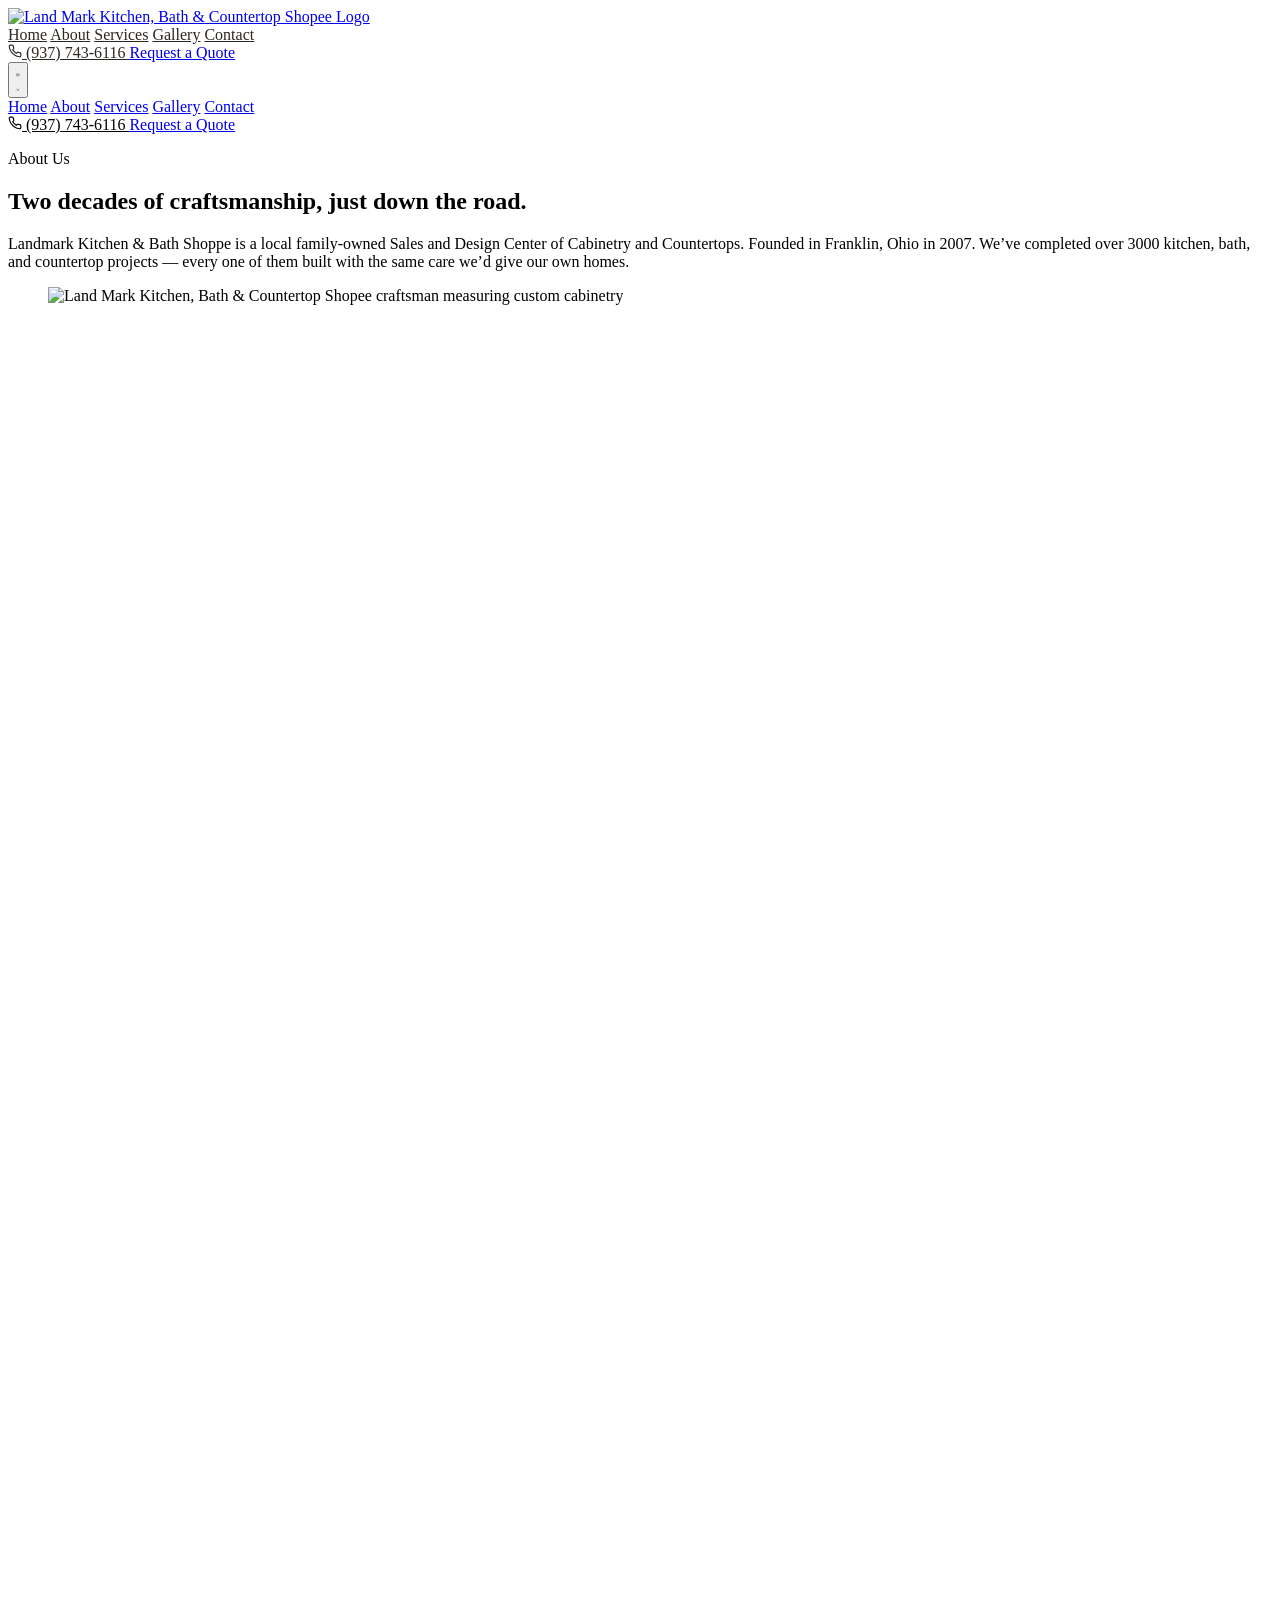
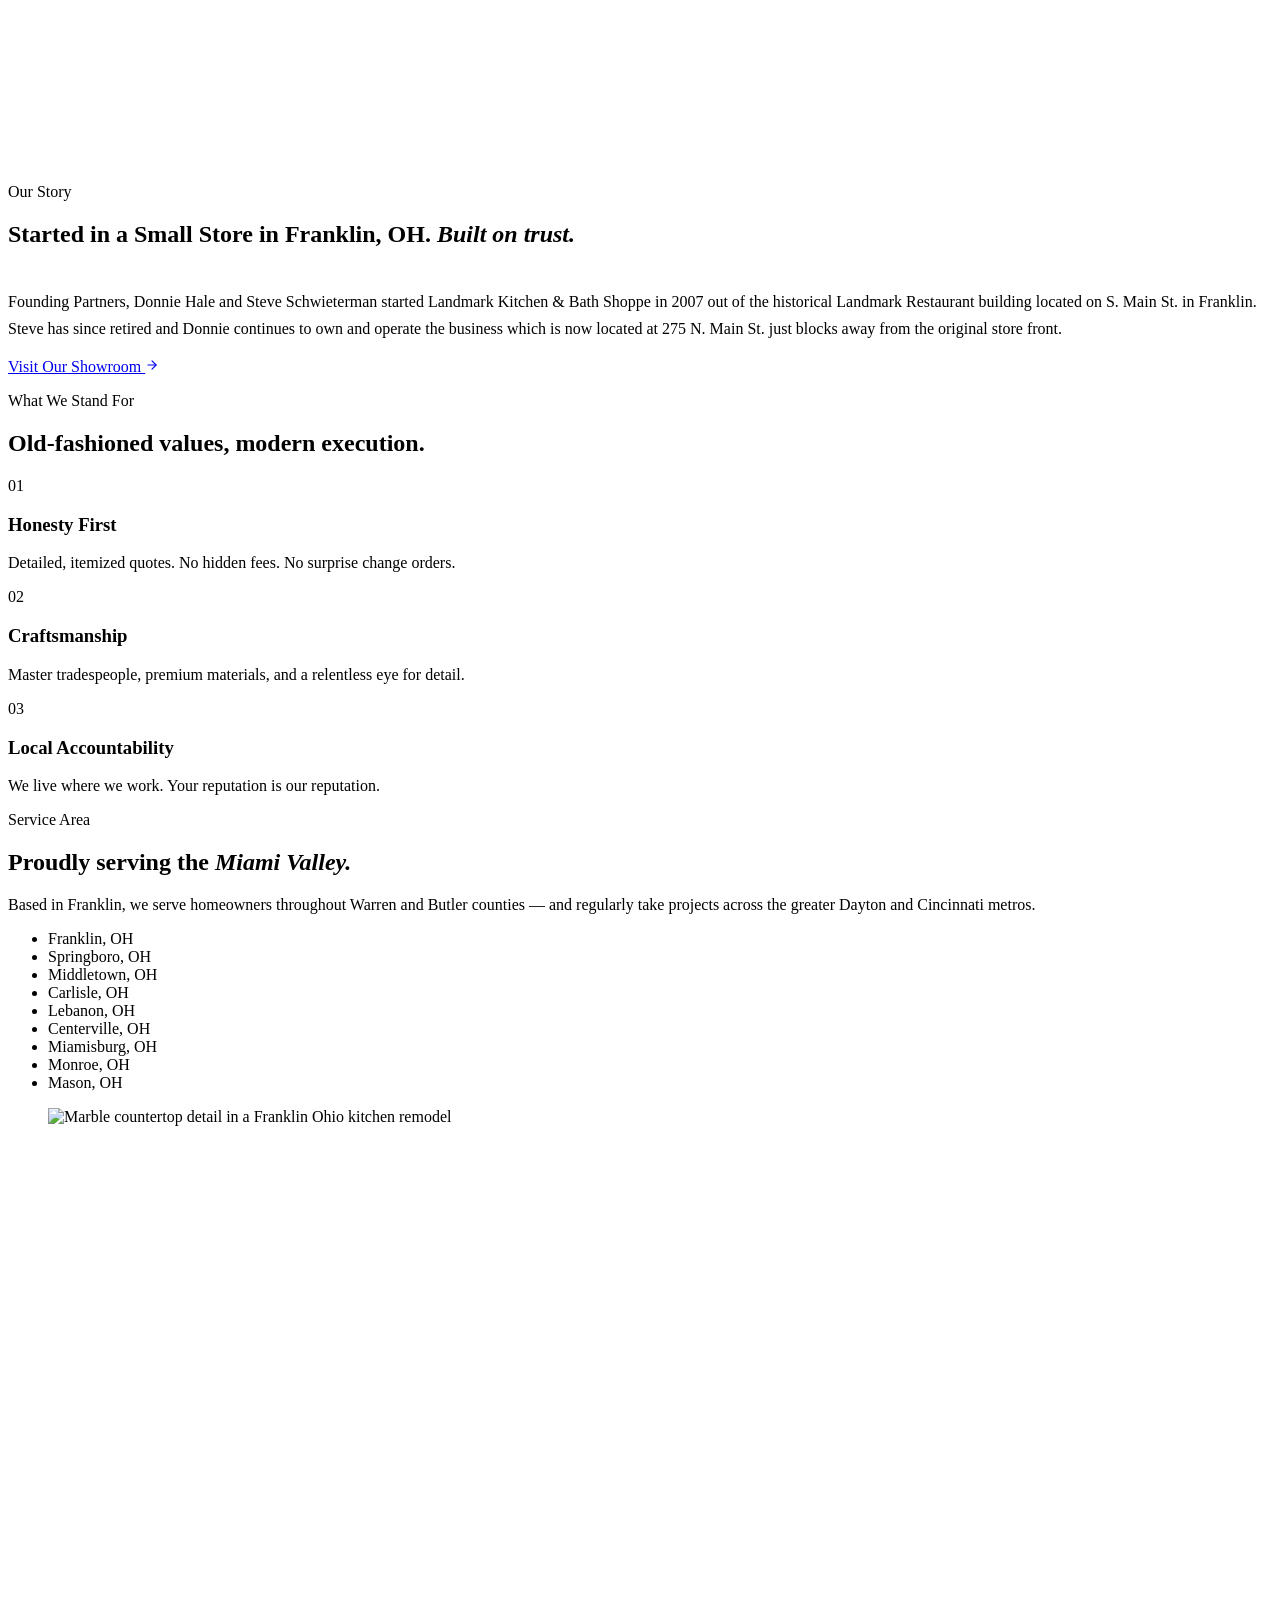
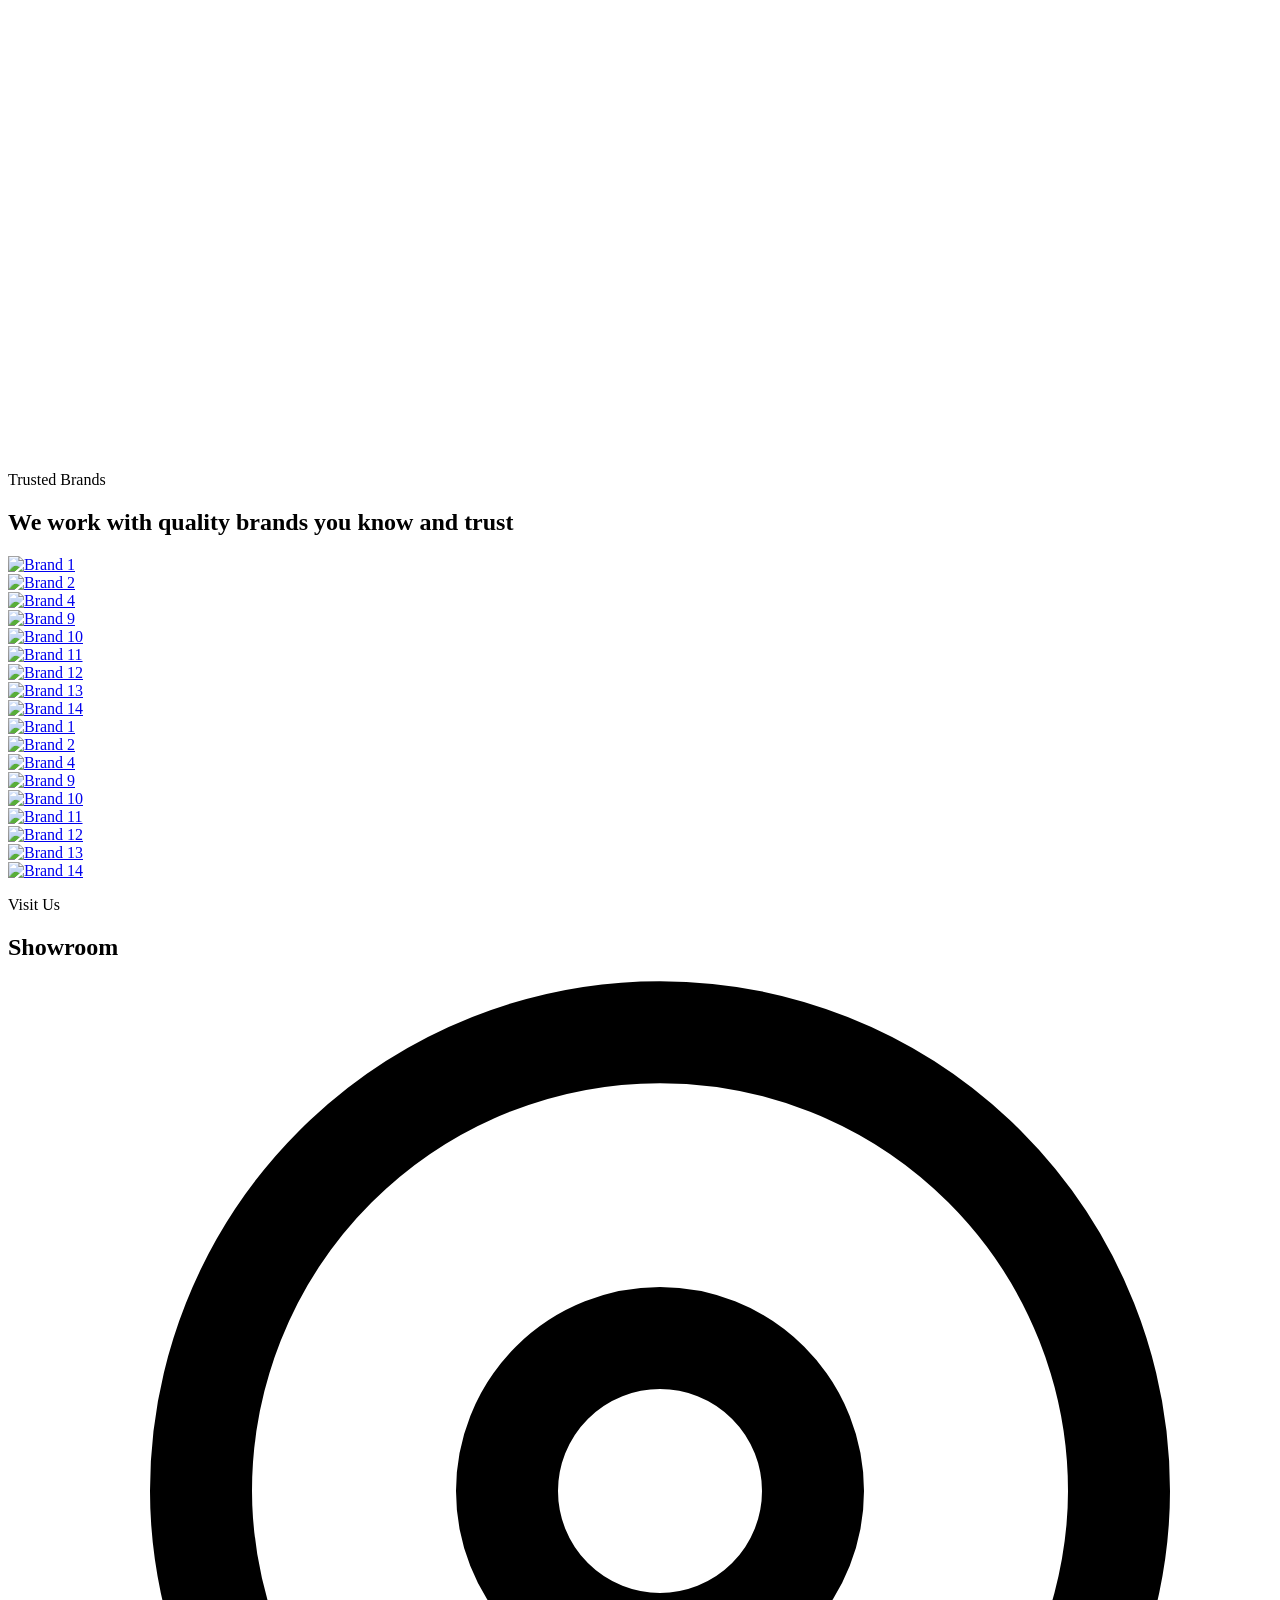
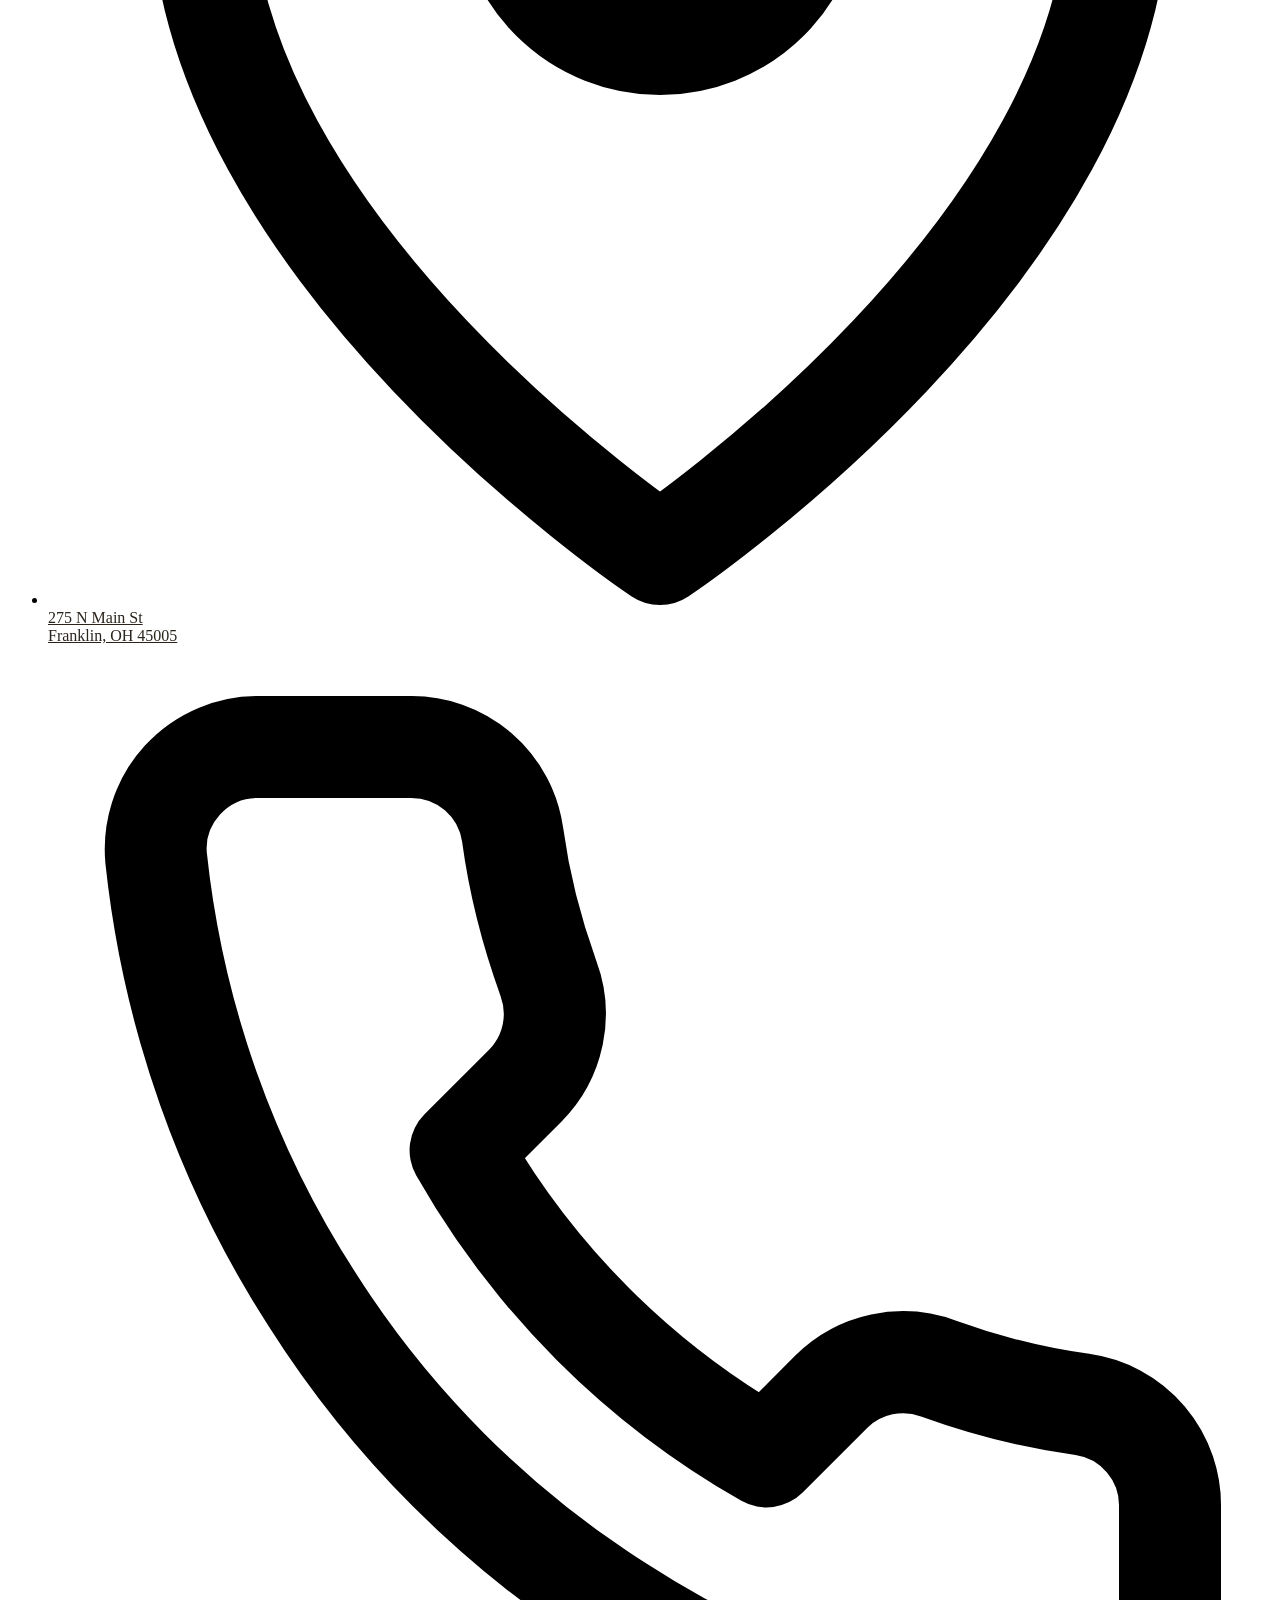
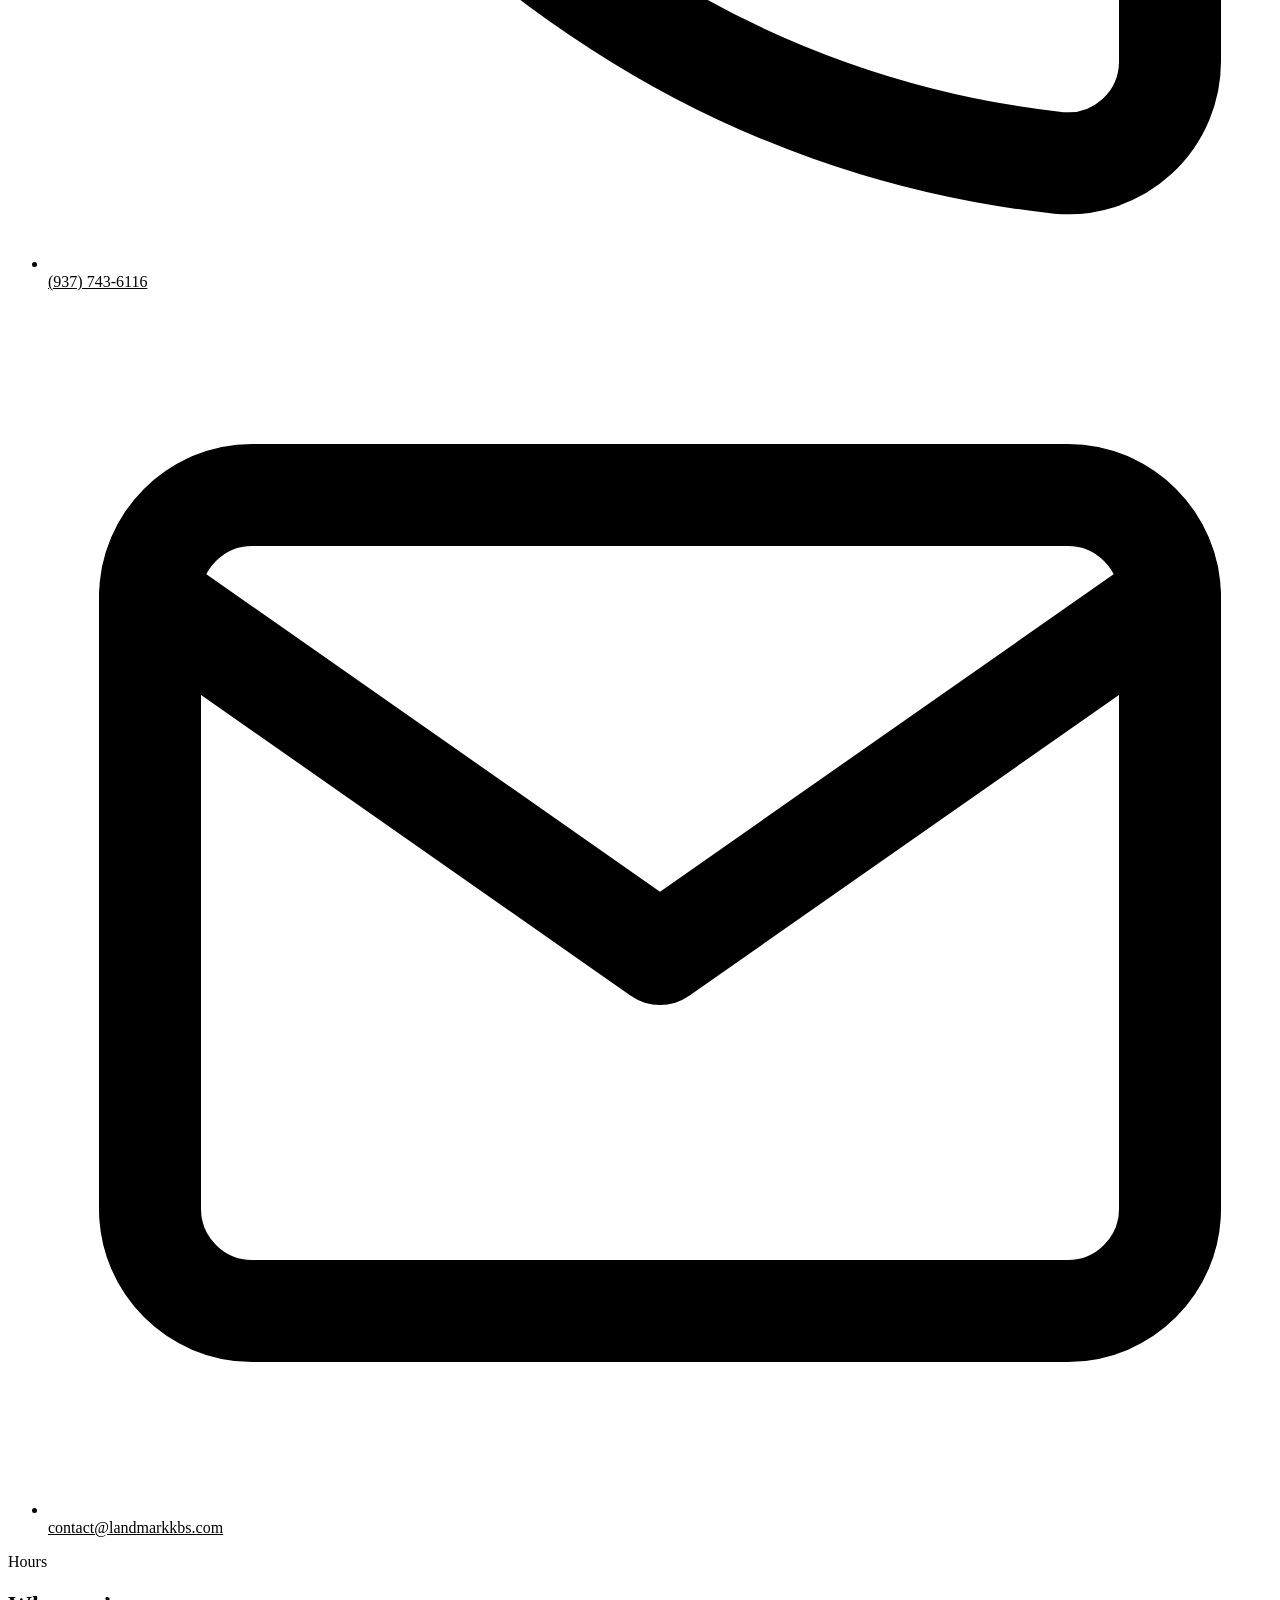
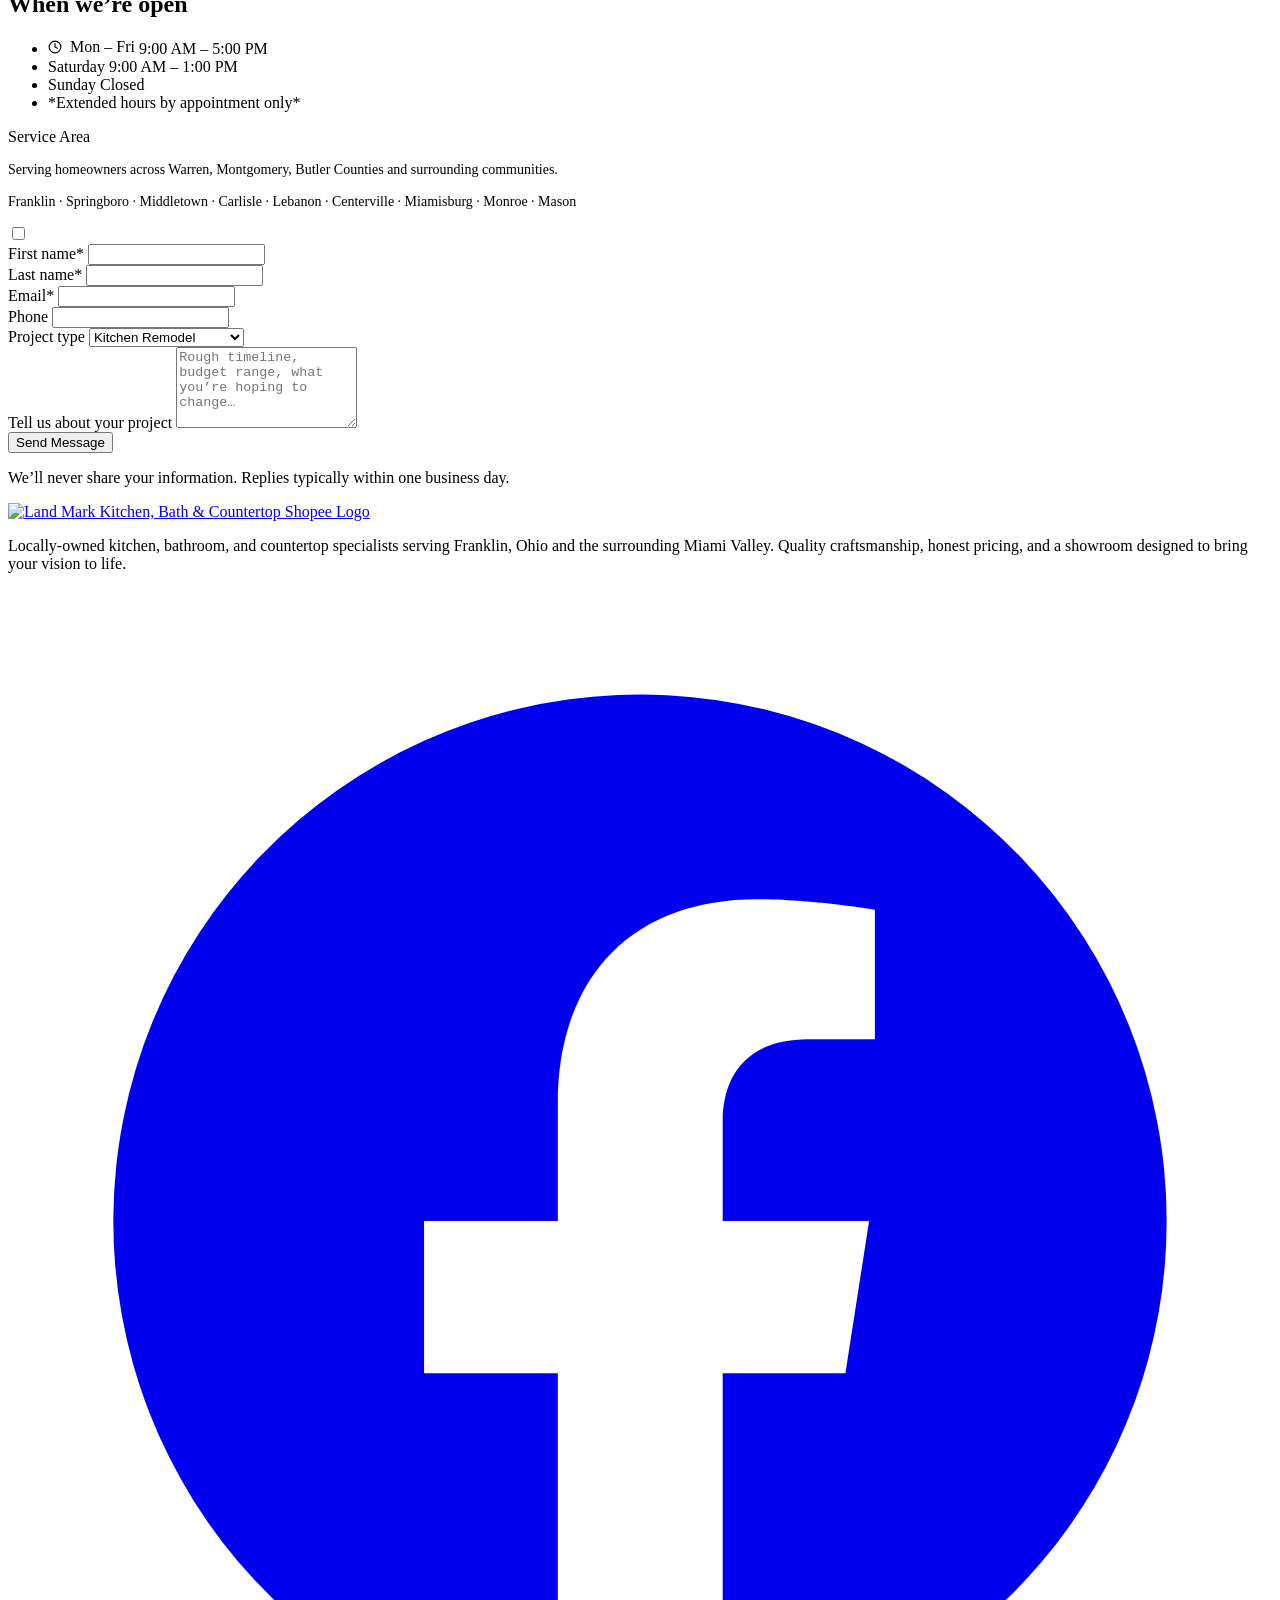
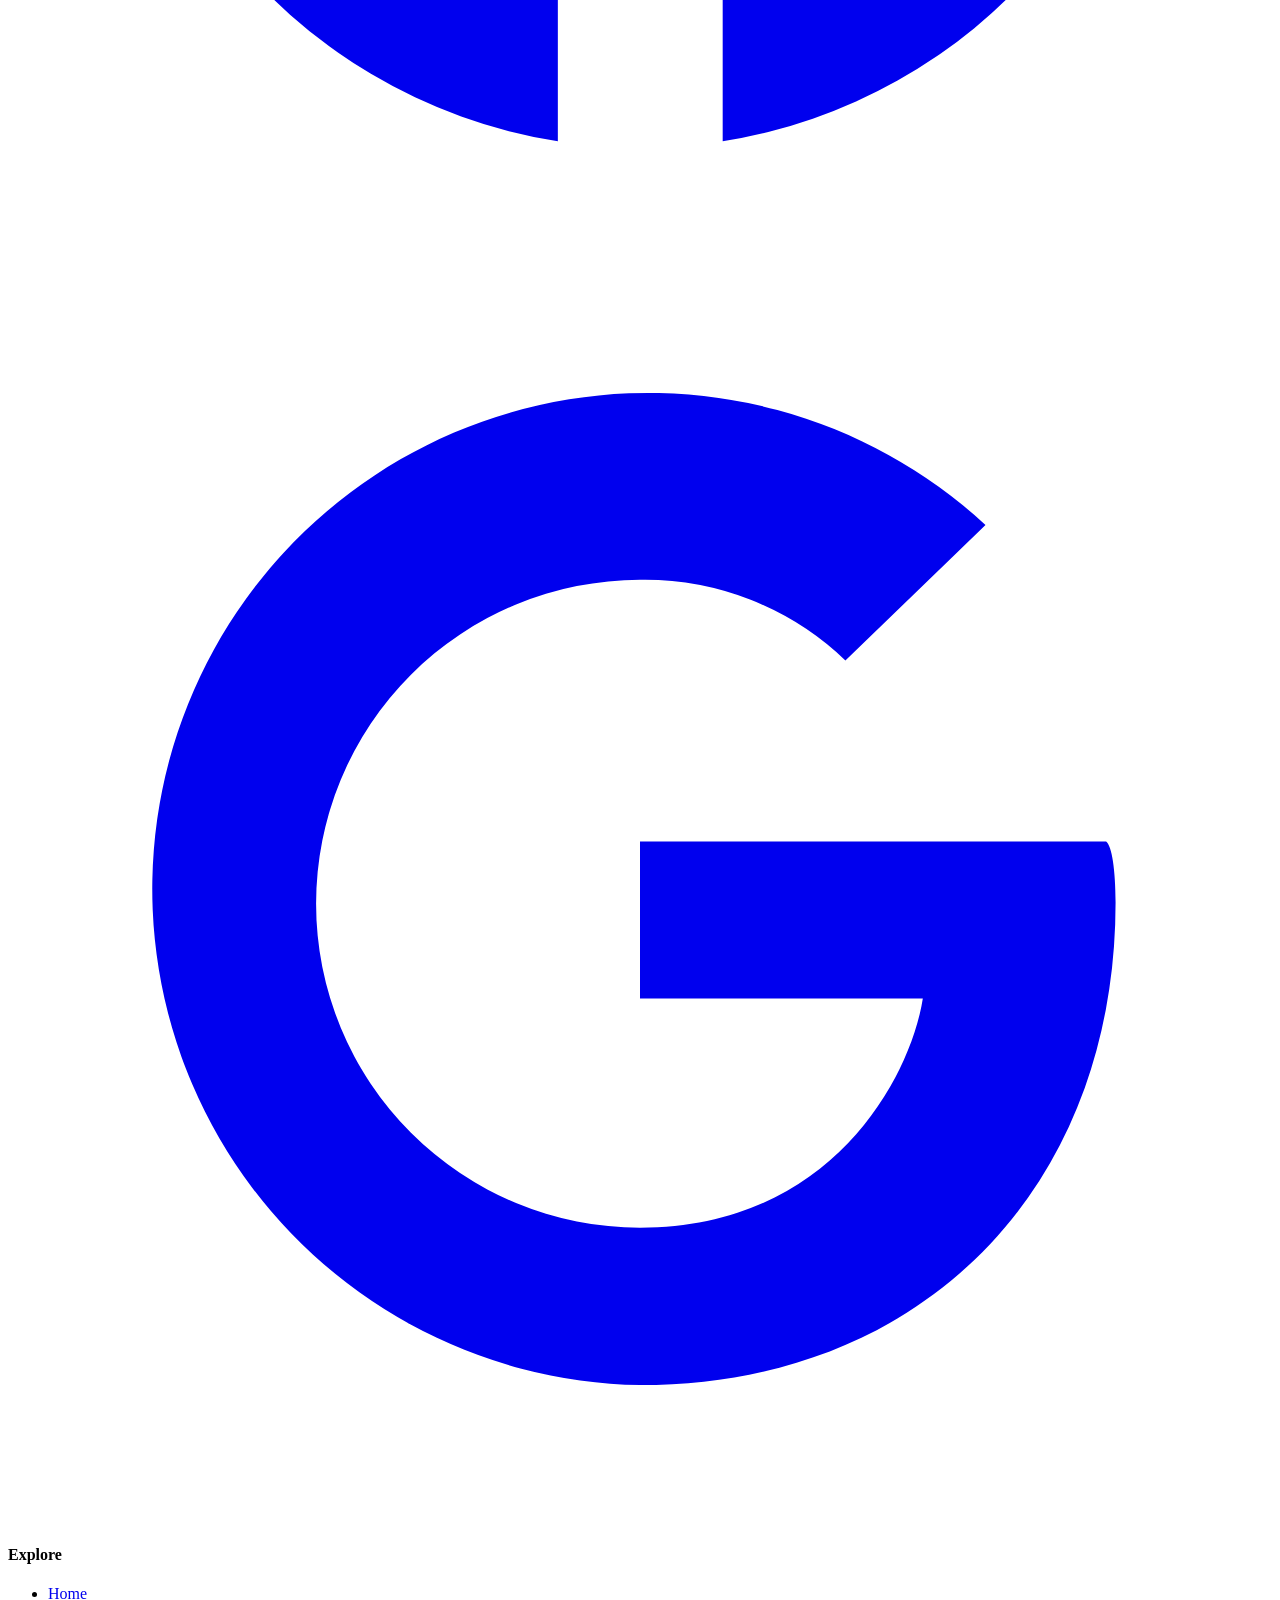
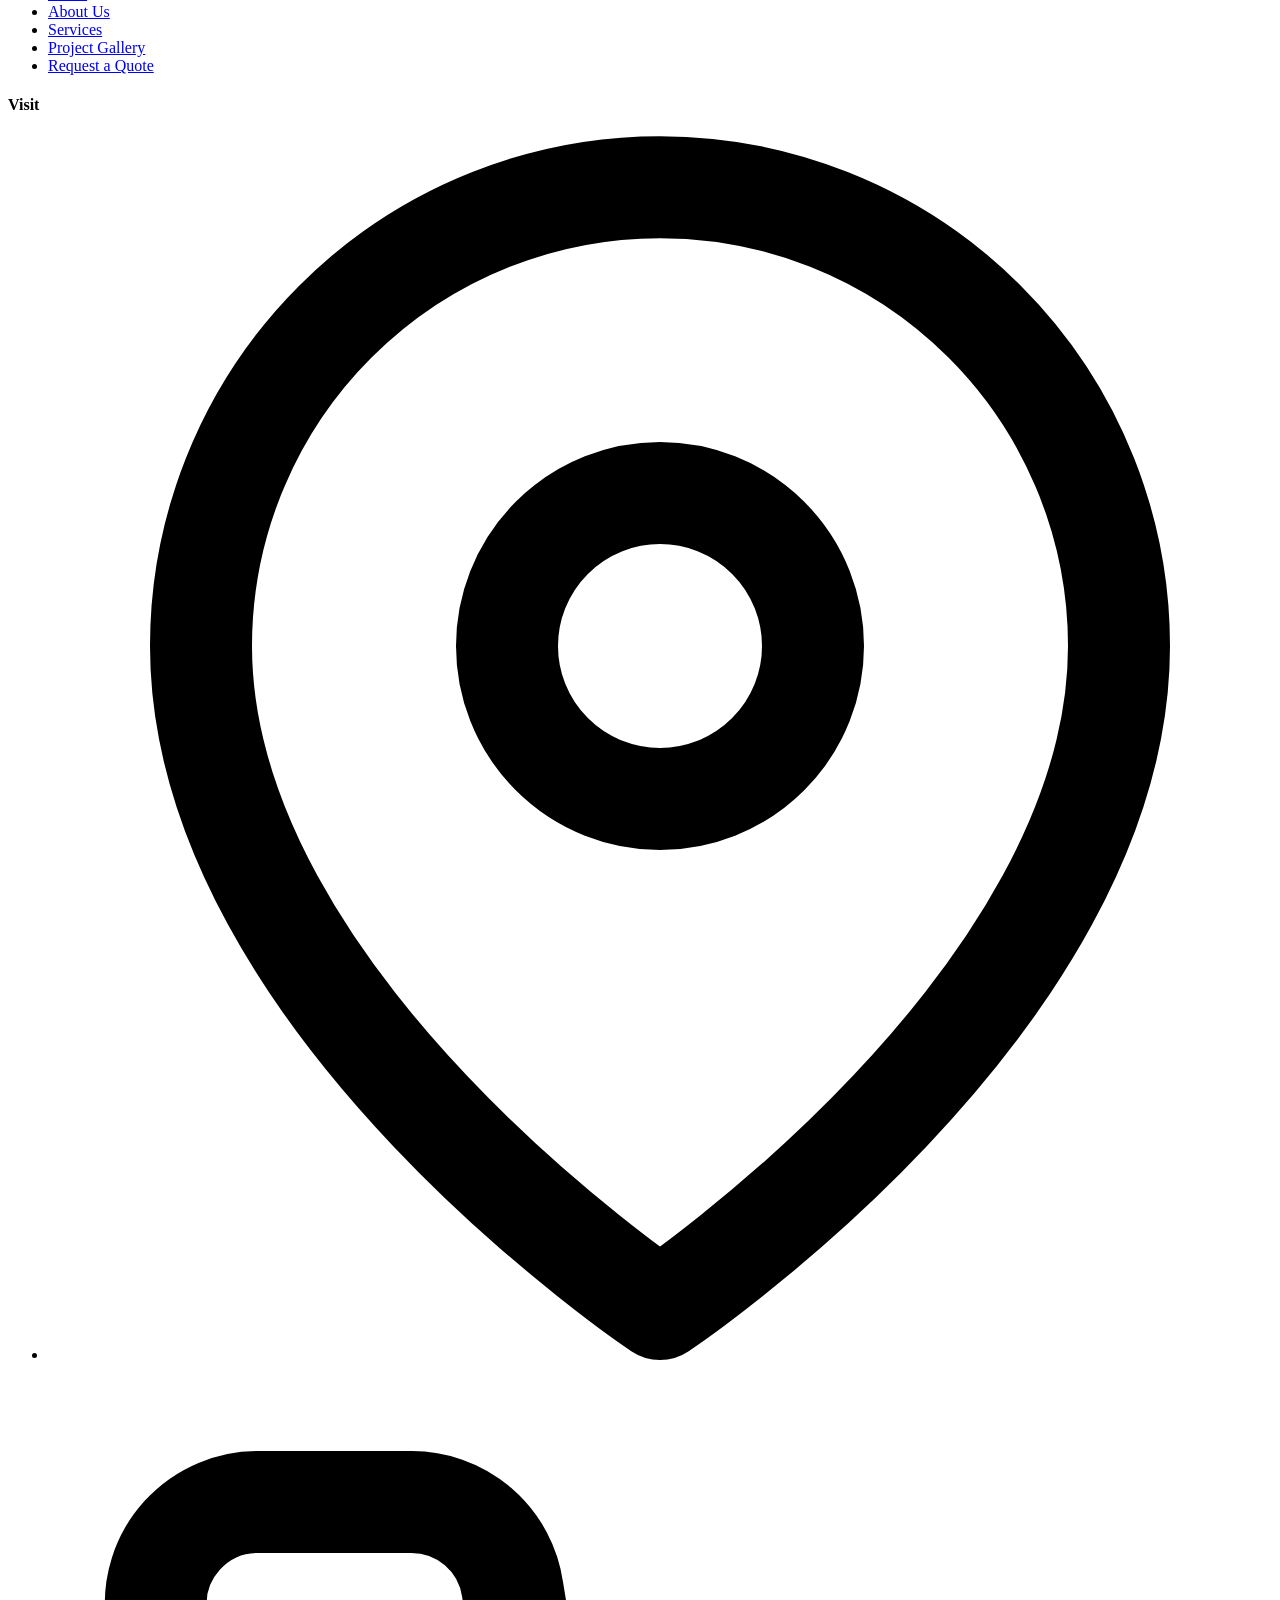
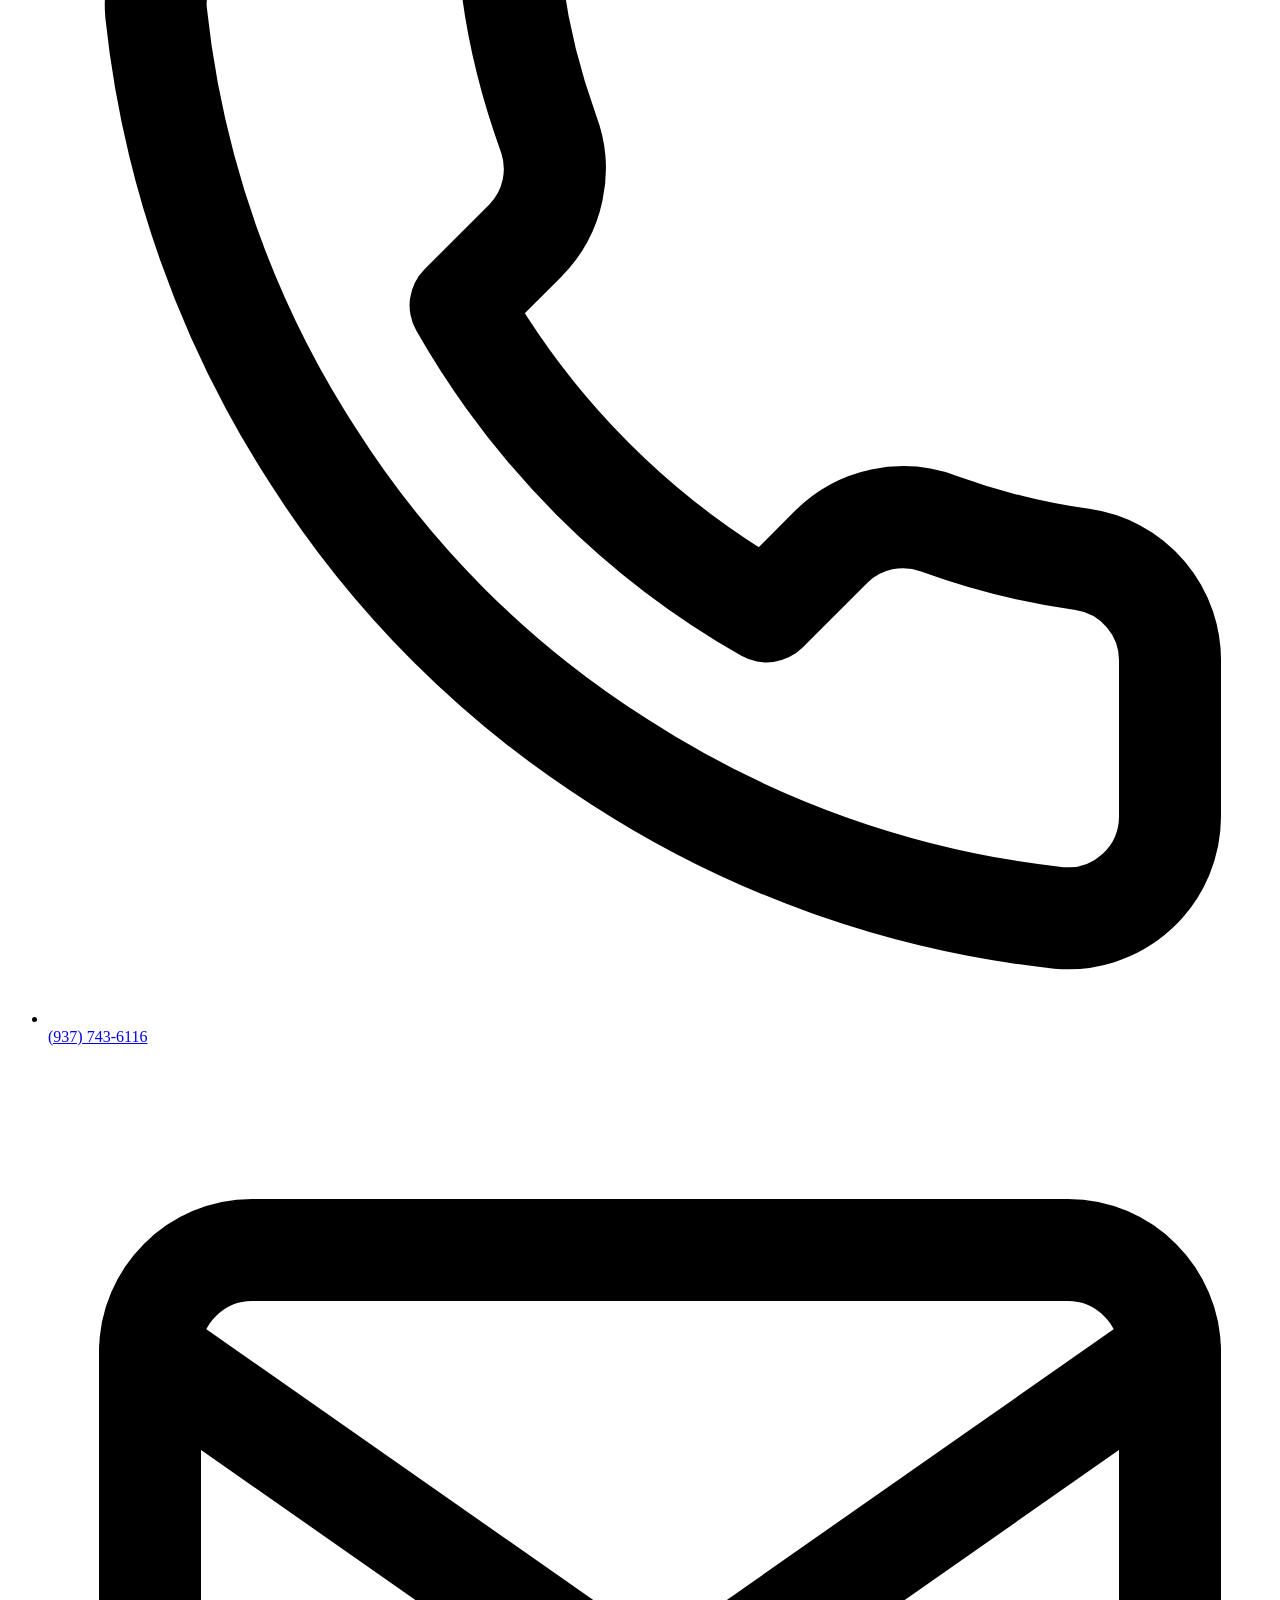
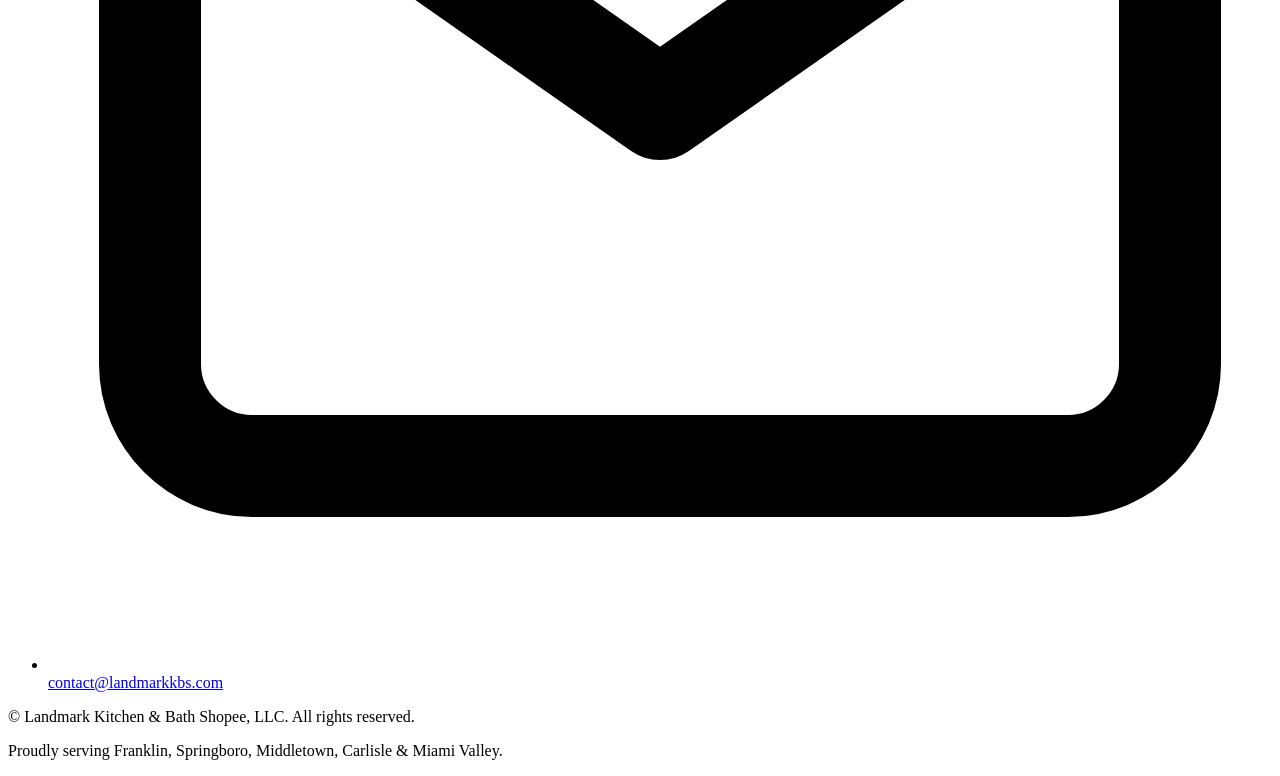
==== about.html @ 4c5c49d3 "Add files via upload" ====
<!DOCTYPE html>
<html lang="en">

<head>
  <meta charset="UTF-8" />
  <meta name="viewport" content="width=device-width, initial-scale=1" />
  <title>About Us | Land Mark Kitchen, Bath & Countertop Shopee — Local Remodelers Since 2007</title>
  <meta name="description"
    content="Family-owned in Franklin, Ohio for 20+ years. Meet the team behind 3000+ kitchen, bath and countertop remodels across the Miami Valley." />
  <meta name="author" content="Land Mark Kitchen, Bath & Countertop Shopee" />
  <meta name="geo.region" content="US-OH" />
  <meta name="geo.placename" content="Franklin, Ohio" />
  <link rel="canonical" href="https://www.landmark-kitchen.net/about.html" />

  <!-- Open Graph -->
  <meta property="og:type" content="website" />
  <meta property="og:site_name" content="Land Mark Kitchen, Bath & Countertop Shopee" />
  <meta property="og:title"
    content="About Us | Land Mark Kitchen, Bath & Countertop Shopee — Local Remodelers Since 2007" />
  <meta property="og:description"
    content="Family-owned in Franklin, Ohio for 20+ years. Meet the team behind 3000+ kitchen, bath and countertop remodels across the Miami Valley." />
  <meta property="og:image" content="images/about-craft.jpg" />
  <meta property="og:url" content="https://www.landmark-kitchen.net/about.html" />

  <!-- Twitter -->
  <meta name="twitter:card" content="summary_large_image" />
  <meta name="twitter:title"
    content="About Us | Land Mark Kitchen, Bath & Countertop Shopee — Local Remodelers Since 2007" />
  <meta name="twitter:description"
    content="Family-owned in Franklin, Ohio for 20+ years. Meet the team behind 3000+ kitchen, bath and countertop remodels across the Miami Valley." />
  <meta name="twitter:image" content="images/about-craft.jpg" />

  <!-- Fonts -->
  <link rel="preconnect" href="https://fonts.googleapis.com" />
  <link rel="preconnect" href="https://fonts.gstatic.com" crossorigin />
  <link
    href="https://fonts.googleapis.com/css2?family=Cormorant+Garamond:wght@400;500;600&family=Inter:wght@400;500;600&display=swap"
    rel="stylesheet" />

  <!-- Styles -->
  <link rel="stylesheet" href="css/styles.css" />
  <!-- Favicon -->
  <link rel="icon" href="images/favicon.png" type="image/x-icon" />
  <link rel="icon" type="image/png" sizes="32x32" href="images/favicon.png" />
  <link rel="icon" type="image/png" sizes="16x16" href="images/favicon.png" />
  <link rel="apple-touch-icon" sizes="180x180" href="images/favicon.png" />
  <!-- Styles -->
  <!-- Local Business Schema -->
  <script type="application/ld+json">
{
  "@context": "https://schema.org",
  "@type": "LocalBusiness",
  "@id": "https://franklinkb.com/#business",
  "name": "Land Mark Kitchen, Bath & Countertop Shopee",
  "image": "https://www.landmark-kitchen.net/images/hero-kitchen.jpg",
  "description": "Locally-owned kitchen, bathroom and countertop remodelers serving Franklin, Ohio and the Miami Valley.",
  "address": {
    "@type": "PostalAddress",
    "streetAddress": "275 N Main St",
    "addressLocality": "Franklin",
    "addressRegion": "OH",
    "postalCode": "45005",
    "addressCountry": "US"
  },
  "telephone": "+1-937-743-6116",
  "areaServed": ["Franklin OH","Springboro OH","Middletown OH","Carlisle OH","Lebanon OH"],
  "priceRange": "$$$"
}
</script>

</head>

<body>
  <header class="site-header" role="banner">
    <div class="container-x header-inner">
      <a href="index.html" class="logo" aria-label="Land Mark Kitchen, Bath & Countertop Shopee — Home">
        <img src="images/logo.png" alt="Land Mark Kitchen, Bath & Countertop Shopee Logo" class="logo-img" />
      </a>

      <nav class="nav-desktop" aria-label="Primary">
        <a href="index.html" class="link-underline" style="color: #2d2722;">Home</a>
        <a href="about.html" class="link-underline" style="color: #2d2722;">About</a>
        <a href="services.html" class="link-underline" style="color: #2d2722;">Services</a>
        <a href="gallery.html" class="link-underline" style="color: #2d2722;">Gallery</a>
        <a href="contact.html" class="link-underline" style="color: #2d2722;">Contact</a>
      </nav>

      <div class="header-cta">
        <a href="tel:+19375550123" class="nav-phone" style="color: #2d2722;">
          <svg width="14" height="14" viewBox="0 0 24 24" fill="none" stroke="currentColor" stroke-width="2"
            stroke-linecap="round" stroke-linejoin="round" aria-hidden="true">
            <path
              d="M22 16.92v3a2 2 0 0 1-2.18 2 19.79 19.79 0 0 1-8.63-3.07 19.5 19.5 0 0 1-6-6 19.79 19.79 0 0 1-3.07-8.67A2 2 0 0 1 4.11 2h3a2 2 0 0 1 2 1.72c.13.96.37 1.9.7 2.81a2 2 0 0 1-.45 2.11L8.09 9.91a16 16 0 0 0 6 6l1.27-1.27a2 2 0 0 1 2.11-.45c.91.33 1.85.57 2.81.7A2 2 0 0 1 22 16.92z" />
          </svg>
          (937) 743-6116
        </a>
        <a href="contact.html" class="btn btn-primary">Request a Quote</a>
      </div>

      <button type="button" class="menu-btn" aria-label="Toggle menu" aria-expanded="false"
        aria-controls="mobile-drawer">
        <svg class="icon-open" viewBox="0 0 24 24" fill="none" stroke="currentColor" stroke-width="2"
          stroke-linecap="round" stroke-linejoin="round" aria-hidden="true">
          <line x1="3" y1="12" x2="21" y2="12" />
          <line x1="3" y1="6" x2="21" y2="6" />
          <line x1="3" y1="18" x2="21" y2="18" />
        </svg>
        <svg class="icon-close" viewBox="0 0 24 24" fill="none" stroke="currentColor" stroke-width="2"
          stroke-linecap="round" stroke-linejoin="round" aria-hidden="true">
          <line x1="18" y1="6" x2="6" y2="18" />
          <line x1="6" y1="6" x2="18" y2="18" />
        </svg>
      </button>
    </div>

    <div class="mobile-drawer" id="mobile-drawer">
      <div class="container-x mobile-drawer-inner">
        <nav class="nav-mobile" aria-label="Mobile">
          <a href="index.html">Home</a>
          <a href="about.html">About</a>
          <a href="services.html">Services</a>
          <a href="gallery.html">Gallery</a>
          <a href="contact.html">Contact</a>
        </nav>
        <div class="mobile-cta">
          <a href="tel:+19375550123" class="nav-phone" style="color:var(--foreground);">
            <svg width="14" height="14" viewBox="0 0 24 24" fill="none" stroke="currentColor" stroke-width="2"
              stroke-linecap="round" stroke-linejoin="round" aria-hidden="true">
              <path
                d="M22 16.92v3a2 2 0 0 1-2.18 2 19.79 19.79 0 0 1-8.63-3.07 19.5 19.5 0 0 1-6-6 19.79 19.79 0 0 1-3.07-8.67A2 2 0 0 1 4.11 2h3a2 2 0 0 1 2 1.72c.13.96.37 1.9.7 2.81a2 2 0 0 1-.45 2.11L8.09 9.91a16 16 0 0 0 6 6l1.27-1.27a2 2 0 0 1 2.11-.45c.91.33 1.85.57 2.81.7A2 2 0 0 1 22 16.92z" />
            </svg>
            (937) 743-6116
          </a>
          <a href="contact.html" class="btn btn-primary">Request a Quote</a>
        </div>
      </div>
    </div>
  </header>

  <main>
    <section class="page-hero">
      <div class="page-hero-glow"></div>
      <div class="container-x page-hero-content">
        <p class="reveal eyebrow">About Us</p>
        <h1 class="reveal" data-delay="100">Two decades of craftsmanship, just down the road.</h1>
        <p class="reveal" data-delay="200">Landmark Kitchen & Bath Shoppe is a local family-owned Sales and Design Center of Cabinetry and Countertops. Founded in Franklin,
          Ohio in 2007. We&rsquo;ve completed over 3000 kitchen, bath, and countertop projects &mdash; every one of them
          built with the same care we&rsquo;d give our own homes.</p>
      </div>
    </section>

    <section class="section">
      <div class="container-x split-grid">
        <figure class="reveal-left img-card" style="aspect-ratio:4/5;">
          <img src="images/about-craft.jpg"
            alt="Land Mark Kitchen, Bath & Countertop Shopee craftsman measuring custom cabinetry" loading="lazy" />
        </figure>
        <div class="reveal-right split-text">
          <p class="eyebrow">Our Story</p>
          <h2>Started in a Small Store in Franklin, OH. <em>Built on trust.</em></h2>
          <div
            style="margin-top:1.5rem;display:flex;flex-direction:column;gap:1.25rem;color:var(--muted-foreground);line-height:1.7;">
            <p>Founding Partners, Donnie Hale and Steve Schwieterman started Landmark Kitchen & Bath Shoppe in 2007 out
              of the historical Landmark Restaurant building located on S. Main St. in Franklin. Steve has since retired
              and Donnie continues to own and operate the business which is now located at 275 N. Main St. just blocks
              away from the original store front.</p>
          </div>
          <a href="contact.html" class="more-link link-underline">Visit Our Showroom <svg class="btn-arrow" width="14"
              height="14" viewBox="0 0 24 24" fill="none" stroke="currentColor" stroke-width="2" stroke-linecap="round"
              stroke-linejoin="round" aria-hidden="true">
              <line x1="5" y1="12" x2="19" y2="12" />
              <polyline points="12 5 19 12 12 19" />
            </svg></a>
        </div>
      </div>
    </section>

    <section class="section section-secondary">
      <div class="container-x">
        <div class="section-head">
          <p class="reveal eyebrow center">What We Stand For</p>
          <h2 class="reveal" data-delay="100">Old-fashioned values, modern execution.</h2>
        </div>
        <div class="value-grid">
          <div class="reveal value-tile"><span class="num">01</span>
            <h3>Honesty First</h3>
            <p>Detailed, itemized quotes. No hidden fees. No surprise change orders.</p>
          </div>
          <div class="reveal value-tile" data-delay="120"><span class="num">02</span>
            <h3>Craftsmanship</h3>
            <p>Master tradespeople, premium materials, and a relentless eye for detail.</p>
          </div>
          <div class="reveal value-tile" data-delay="240"><span class="num">03</span>
            <h3>Local Accountability</h3>
            <p>We live where we work. Your reputation is our reputation.</p>
          </div>
        </div>
      </div>
    </section>

    <section class="section">
      <div class="container-x split-grid">
        <div class="reveal-left split-text">
          <p class="eyebrow">Service Area</p>
          <h2>Proudly serving the <em>Miami Valley.</em></h2>
          <p>Based in Franklin, we serve homeowners throughout Warren and Butler counties &mdash; and regularly take
            projects across the greater Dayton and Cincinnati metros.</p>
          <ul class="area-list">
            <li>Franklin, OH</li>
            <li>Springboro, OH</li>
            <li>Middletown, OH</li>
            <li>Carlisle, OH</li>
            <li>Lebanon, OH</li>
            <li>Centerville, OH</li>
            <li>Miamisburg, OH</li>
            <li>Monroe, OH</li>
            <li>Mason, OH</li>
          </ul>
        </div>
        <figure class="reveal-right img-card" style="aspect-ratio:5/4;">
          <img src="images/project-5.jpg" alt="Marble countertop detail in a Franklin Ohio kitchen remodel"
            loading="lazy" />
        </figure>
      </div>
    </section>

    <section class="brand-strip-section">
      <div class="container">
        <div class="brand-strip-header">
          <p class="section-tag">Trusted Brands</p>
          <h2>We work with quality brands you know and trust</h2>
        </div>

        <div class="brand-strip">
          <div class="brand-track">
            <!-- Original 10 logos -->
            <div class="brand-item"><a href="https://www.amerock.com/" target="_blank"><img src="images/brand-1.png"
                  alt="Brand 1" /></a></div>
            <div class="brand-item"><a href="amish-cabinetry.html" target="_blank"><img src="images/brand-2.png" alt="Brand 2" /></a></div>
            <div class="brand-item"><a href="https://www.richelieu.com/us/en/" target="_blank"><img
                  src="images/brand-4.jpg" alt="Brand 4" /></a></div>
            <div class="brand-item"><a href="https://www.wilsonart.com/" target="_blank"><img src="images/brand-9.png"
                  alt="Brand 9" /></a></div>
            <div class="brand-item"><a href="https://www.lxhausys.com/us/products/himacs-solid-surface/himacs-finder"
                target="_blank"><img src="images/brand-10.png" alt="Brand 10" /></a></div>
            <div class="brand-item"><a href="https://www.integritycabinets.com/integrity-cabinets-home"
                target="_blank"><img src="images/brand-11.webp" alt="Brand 11" /></a></div>
            <div class="brand-item"><a href="https://www.wellbornforest.com/" target="_blank"><img
                  src="images/brand-12.jpg" alt="Brand 12" /></a></div>
            <div class="brand-item"><a href="/images/Tinityr Cabinetry Landmark tabloid.pdf" target="_blank"><img
                  src="images/trinity-cabinetry.png" alt="Brand 13" /></a></div>
            <div class="brand-item"><a href="https://www.moen.com/" target="_blank"><img src="images/brand-14.png"
                  alt="Brand 14" /></a></div>

            <!-- Duplicate logos for seamless loop -->
            <div class="brand-item"><a href="https://www.amerock.com/" target="_blank"><img src="images/brand-1.png"
                  alt="Brand 1" /></a></div>
            <div class="brand-item"><a href="amish-cabinetry.html" target="_blank"><img src="images/brand-2.png" alt="Brand 2" /></a></div>
            <div class="brand-item"><a href="https://www.richelieu.com/us/en/" target="_blank"><img
                  src="images/brand-4.jpg" alt="Brand 4" /></a></div>
            <div class="brand-item"><a href="https://www.wilsonart.com/" target="_blank"><img src="images/brand-9.png"
                  alt="Brand 9" /></a></div>
            <div class="brand-item"><a href="https://www.lxhausys.com/us/products/himacs-solid-surface/himacs-finder"
                target="_blank"><img src="images/brand-10.png" alt="Brand 10" /></a></div>
            <div class="brand-item"><a href="https://www.integritycabinets.com/integrity-cabinets-home"
                target="_blank"><img src="images/brand-11.webp" alt="Brand 11" /></a></div>
            <div class="brand-item"><a href="https://www.wellbornforest.com/" target="_blank"><img
                  src="images/brand-12.jpg" alt="Brand 12" /></a></div>
            <div class="brand-item"><a href="/images/Tinityr Cabinetry Landmark tabloid.pdf" target="_blank"><img
                  src="images/trinity-cabinetry.png" alt="Brand 13" /></a></div>
            <div class="brand-item"><a href="https://www.moen.com/" target="_blank"><img src="images/brand-14.png"
                  alt="Brand 14" /></a></div>

          </div>
        </div>
      </div>
    </section>
    <section class="section showroom-split-section" id="showroomSplitSection">
      <div class="showroom-bg-assemble" id="showroomAssembleScene" aria-hidden="true">
        <div class="showroom-piece showroom-piece-left"></div>
        <div class="showroom-piece showroom-piece-center"></div>
        <div class="showroom-piece showroom-piece-right"></div>
        <div class="showroom-bg-overlay"></div>
      </div>

      <div class="container-x contact-grid showroom-contact-grid">
        <div class="reveal-left showroom-content-panel">
          <div class="info-block">
            <p class="eyebrow">Visit Us</p>
            <h2>Showroom</h2>
            <ul>
              <li class="with-icon">
                <svg class="icon" viewBox="0 0 24 24" fill="none" stroke="currentColor" stroke-width="2"
                  stroke-linecap="round" stroke-linejoin="round" aria-hidden="true">
                  <path d="M21 10c0 7-9 13-9 13s-9-6-9-13a9 9 0 0 1 18 0z" />
                  <circle cx="12" cy="10" r="3" />
                </svg>
                <a href="https://www.google.com/maps/place/Landmark+Kitchen+%26+Bath+Shoppe/@39.5687788,-84.2998441,17.75z/data=!4m6!3m5!1s0x884061afb411c97f:0x6fa10caf52c0a411!8m2!3d39.5688643!4d-84.2999572!16s%2Fg%2F11c6lh_7v2?entry=ttu&g_ep=EgoyMDI2MDQyMi4wIKXMDSoASAFQAw%3D%3D"
                  target="_blank" rel="noopener noreferrer" style="color:var(--foreground); text-decoration:none;">
                  <span style="color: #2A241D; text-decoration: underline;">275 N Main St <br />Franklin, OH
                    45005</span>
                </a>
              </li>

              <li class="with-icon">
                <svg viewBox="0 0 24 24" fill="none" stroke="currentColor" stroke-width="2" stroke-linecap="round"
                  stroke-linejoin="round" aria-hidden="true">
                  <path
                    d="M22 16.92v3a2 2 0 0 1-2.18 2 19.79 19.79 0 0 1-8.63-3.07 19.5 19.5 0 0 1-6-6 19.79 19.79 0 0 1-3.07-8.67A2 2 0 0 1 4.11 2h3a2 2 0 0 1 2 1.72c.13.96.37 1.9.7 2.81a2 2 0 0 1-.45 2.11L8.09 9.91a16 16 0 0 0 6 6l1.27-1.27a2 2 0 0 1 2.11-.45c.91.33 1.85.57 2.81.7A2 2 0 0 1 22 16.92z" />
                </svg>
                <a href="tel:+19377436116" style="color:var(--foreground);">(937) 743-6116</a>
              </li>

              <li class="with-icon">
                <svg viewBox="0 0 24 24" fill="none" stroke="currentColor" stroke-width="2" stroke-linecap="round"
                  stroke-linejoin="round" aria-hidden="true">
                  <path d="M4 4h16c1.1 0 2 .9 2 2v12c0 1.1-.9 2-2 2H4c-1.1 0-2-.9-2-2V6c0-1.1.9-2 2-2z" />
                  <polyline points="22,6 12,13 2,6" />
                </svg>
                <a href="mailto:contact@landmarkkbs.com" style="color:var(--foreground);">contact@landmarkkbs.com</a>
              </li>
            </ul>
          </div>

          <div class="info-block">
            <p class="eyebrow">Hours</p>
            <h2>When we&rsquo;re open</h2>
            <ul>
              <li class="hours-row">
                <span style="display:inline-flex;gap:.5rem;align-items:center;color:var(--muted-foreground);">
                  <svg width="14" height="14" viewBox="0 0 24 24" fill="none" stroke="currentColor" stroke-width="2"
                    stroke-linecap="round" stroke-linejoin="round" aria-hidden="true">
                    <circle cx="12" cy="12" r="10" />
                    <polyline points="12 6 12 12 16 14" />
                  </svg>
                  Mon &ndash; Fri
                </span>
                <span class="day">9:00 AM – 5:00 PM</span>
              </li>
              <li class="hours-row">
                <span style="color:var(--muted-foreground);">Saturday</span>
                <span class="day">9:00 AM – 1:00 PM</span>
              </li>
              <li class="hours-row">
                <span style="color:var(--muted-foreground);">Sunday</span>
                <span class="day">Closed</span>
              </li>
              <li class="hours-row">
                <span style="color:var(--muted-foreground);">*Extended hours by appointment only*</span>
              </li>
            </ul>
          </div>

          <div class="info-block">
            <p class="eyebrow">Service Area</p>
            <p style="margin-top:1rem;font-size:.875rem;color:var(--muted-foreground);">
              Serving homeowners across Warren, Montgomery, Butler Counties and surrounding communities.
            </p>
            <p style="margin-top:1rem;font-size:.875rem;color:var(--muted-foreground);">
              Franklin · Springboro · Middletown · Carlisle · Lebanon · Centerville · Miamisburg · Monroe · Mason
            </p>
          </div>
        </div>

        <div class="reveal-right showroom-form-panel">
          <div class="form-card">
            <form id="contact-form" class="contact-form" action="https://api.web3forms.com/submit" method="POST"
              novalidate>
              <input type="hidden" name="access_key" value="0137a8f3-aa27-4c1b-919e-de5c35360f5e" />
              <input type="hidden" name="subject" value="New Land Mark Kitchen, Bath & Countertop Shopee Lead" />
              <input type="hidden" name="from_name" value="Land Mark Kitchen, Bath & Countertop Shopee Website" />
              <input type="hidden" name="redirect" value="" />
              <input type="checkbox" name="botcheck" class="hidden-botcheck" tabindex="-1" autocomplete="off" />

              <div class="form-grid cols-2">
                <div class="form-field">
                  <label for="first">First name<span class="req">*</span></label>
                  <input type="text" id="first" name="first" required />
                </div>
                <div class="form-field">
                  <label for="last">Last name<span class="req">*</span></label>
                  <input type="text" id="last" name="last" required />
                </div>
              </div>

              <div class="form-grid cols-2">
                <div class="form-field">
                  <label for="email">Email<span class="req">*</span></label>
                  <input type="email" id="email" name="email" required />
                </div>
                <div class="form-field">
                  <label for="phone">Phone</label>
                  <input type="tel" id="phone" name="phone" />
                </div>
              </div>

              <div class="form-field">
                <label for="type">Project type</label>
                <select id="type" name="type">
                  <option value="Kitchen Remodel">Kitchen Remodel</option>
                  <option value="Bathroom Remodel">Bathroom Remodel</option>
                  <option value="Countertops">Countertops</option>
                  <option value="Outdoor">Outdoor</option>
                  <option value="Multiple / Whole-home">Multiple / Whole-home</option>
                  <option value="Just exploring">Just exploring</option>
                  <option value="Other">Other</option>
                </select>
              </div>

              <div class="form-field">
                <label for="message">Tell us about your project</label>
                <textarea id="message" name="message" rows="5"
                  placeholder="Rough timeline, budget range, what you&rsquo;re hoping to change…"></textarea>
              </div>

              <button type="submit" class="btn btn-primary" id="contact-submit-btn">
                Send Message
              </button>

              <p class="form-note">
                We&rsquo;ll never share your information. Replies typically within one business day.
              </p>

              <div id="form-status" class="form-status" aria-live="polite"></div>
               <div class="h-captcha" data-captcha="true"></div>
            </form>
          </div>
        </div>
      </div>
    </section>
  </main>

  <footer class="site-footer" role="contentinfo">
    <div class="container-x">
      <div class="footer-grid">
        <div class="footer-brand">
          <div class="logo">
            <a href="index.html" class="logo" aria-label="Land Mark Kitchen, Bath & Countertop Shopee — Home">
              <img src="images/logo.png" alt="Land Mark Kitchen, Bath & Countertop Shopee Logo" class="logo-img" />
            </a>
          </div>
          <p>Locally-owned kitchen, bathroom, and countertop specialists serving Franklin, Ohio and the surrounding
            Miami Valley. Quality craftsmanship, honest pricing, and a showroom designed to bring your vision to life.
          </p>
          <div class="social">
            <a href="https://www.facebook.com/landmarkkbs" aria-label="Facebook">
              <svg viewBox="0 0 24 24" fill="currentColor" aria-hidden="true">
                <path
                  d="M22 12a10 10 0 1 0-11.56 9.88v-6.99H7.9V12h2.54V9.79c0-2.51 1.49-3.9 3.78-3.9 1.09 0 2.24.2 2.24.2v2.46h-1.26c-1.24 0-1.63.77-1.63 1.56V12h2.78l-.45 2.89h-2.33v6.99A10 10 0 0 0 22 12z" />
              </svg>
            </a>
<a href="https://www.google.com/search?q=Landmark+Kitchen+%26+Bath+Shoppe" target="_blank" rel="noopener noreferrer" aria-label="Google">
  <svg viewBox="0 0 24 24" fill="currentColor" aria-hidden="true">
    <path d="M21.35 11.1H12v2.98h5.37c-.23 1.48-1.73 4.35-5.37 4.35a6.15 6.15 0 1 1 0-12.3 5.5 5.5 0 0 1 3.9 1.53l2.66-2.57A9.42 9.42 0 1 0 12 21.42c5.43 0 9.03-3.81 9.03-9.17 0-.61-.07-1.07-.18-1.15z"/>
  </svg>
</a>
          </div>
        </div>

        <div class="footer-col">
          <h4>Explore</h4>
          <ul>
            <li><a href="index.html" class="link-underline">Home</a></li>
            <li><a href="about.html" class="link-underline">About Us</a></li>
            <li><a href="services.html" class="link-underline">Services</a></li>
            <li><a href="gallery.html" class="link-underline">Project Gallery</a></li>
            <li><a href="contact.html" class="link-underline">Request a Quote</a></li>
          </ul>
        </div>

        <div class="footer-col">
          <h4>Visit</h4>
          <ul>
            <li class="with-icon">
              <svg viewBox="0 0 24 24" fill="none" stroke="currentColor" stroke-width="2" stroke-linecap="round"
                stroke-linejoin="round" aria-hidden="true">
                <path d="M21 10c0 7-9 13-9 13s-9-6-9-13a9 9 0 0 1 18 0z" />
                <circle cx="12" cy="10" r="3" />
              </svg>
              <a href="https://www.google.com/maps/place/Landmark+Kitchen+%26+Bath+Shoppe/@39.5687788,-84.2998441,17.75z/data=!4m6!3m5!1s0x884061afb411c97f:0x6fa10caf52c0a411!8m2!3d39.5688643!4d-84.2999572!16s%2Fg%2F11c6lh_7v2?entry=ttu&g_ep=EgoyMDI2MDQyMi4wIKXMDSoASAFQAw%3D%3D"
                target="_blank" rel="noopener noreferrer" style="color:var(--foreground); text-decoration:none;">
                <span style="color: white; text-decoration: underline;">275 N Main St <br />Franklin, OH 45005</span>
              </a>
            </li>
            <li class="with-icon">
              <svg viewBox="0 0 24 24" fill="none" stroke="currentColor" stroke-width="2" stroke-linecap="round"
                stroke-linejoin="round" aria-hidden="true">
                <path
                  d="M22 16.92v3a2 2 0 0 1-2.18 2 19.79 19.79 0 0 1-8.63-3.07 19.5 19.5 0 0 1-6-6 19.79 19.79 0 0 1-3.07-8.67A2 2 0 0 1 4.11 2h3a2 2 0 0 1 2 1.72c.13.96.37 1.9.7 2.81a2 2 0 0 1-.45 2.11L8.09 9.91a16 16 0 0 0 6 6l1.27-1.27a2 2 0 0 1 2.11-.45c.91.33 1.85.57 2.81.7A2 2 0 0 1 22 16.92z" />
              </svg>
              <a href="tel:+19377436116">(937) 743-6116</a>
            </li>
            <li class="with-icon">
              <svg viewBox="0 0 24 24" fill="none" stroke="currentColor" stroke-width="2" stroke-linecap="round"
                stroke-linejoin="round" aria-hidden="true">
                <path d="M4 4h16c1.1 0 2 .9 2 2v12c0 1.1-.9 2-2 2H4c-1.1 0-2-.9-2-2V6c0-1.1.9-2 2-2z" />
                <polyline points="22,6 12,13 2,6" />
              </svg>
              <a href="mailto:contact@landmarkkbs.com">contact@landmarkkbs.com</a>
            </li>
          </ul>
        </div>
      </div>

      <div class="footer-bottom">
        <p>© <span id="year"></span> Landmark Kitchen &amp; Bath Shopee, LLC. All rights reserved.</p>
        <p>Proudly serving Franklin, Springboro, Middletown, Carlisle &amp; Miami Valley.</p>
      </div>
    </div>
  </footer>

  <script src="js/main.js" defer></script>
<script src="https://web3forms.com/client/script.js" async defer></script>
</body>

</html>
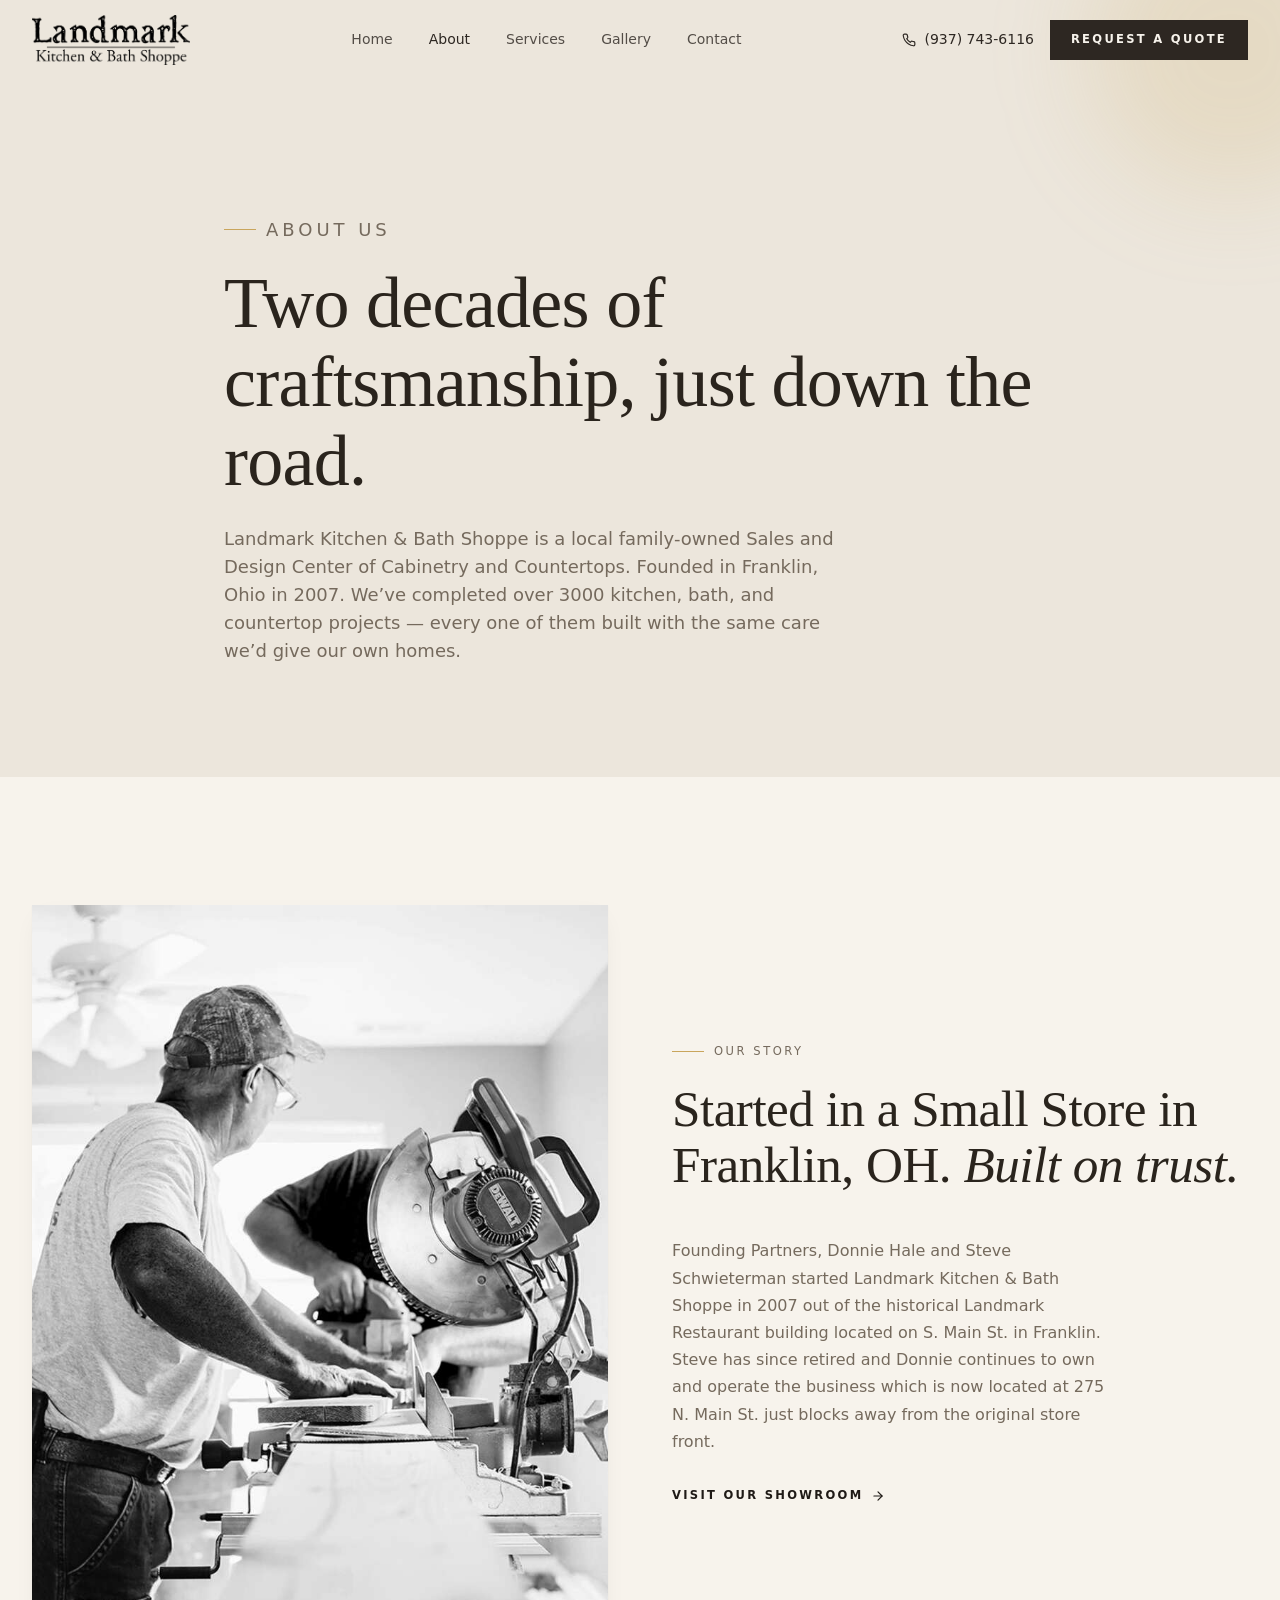
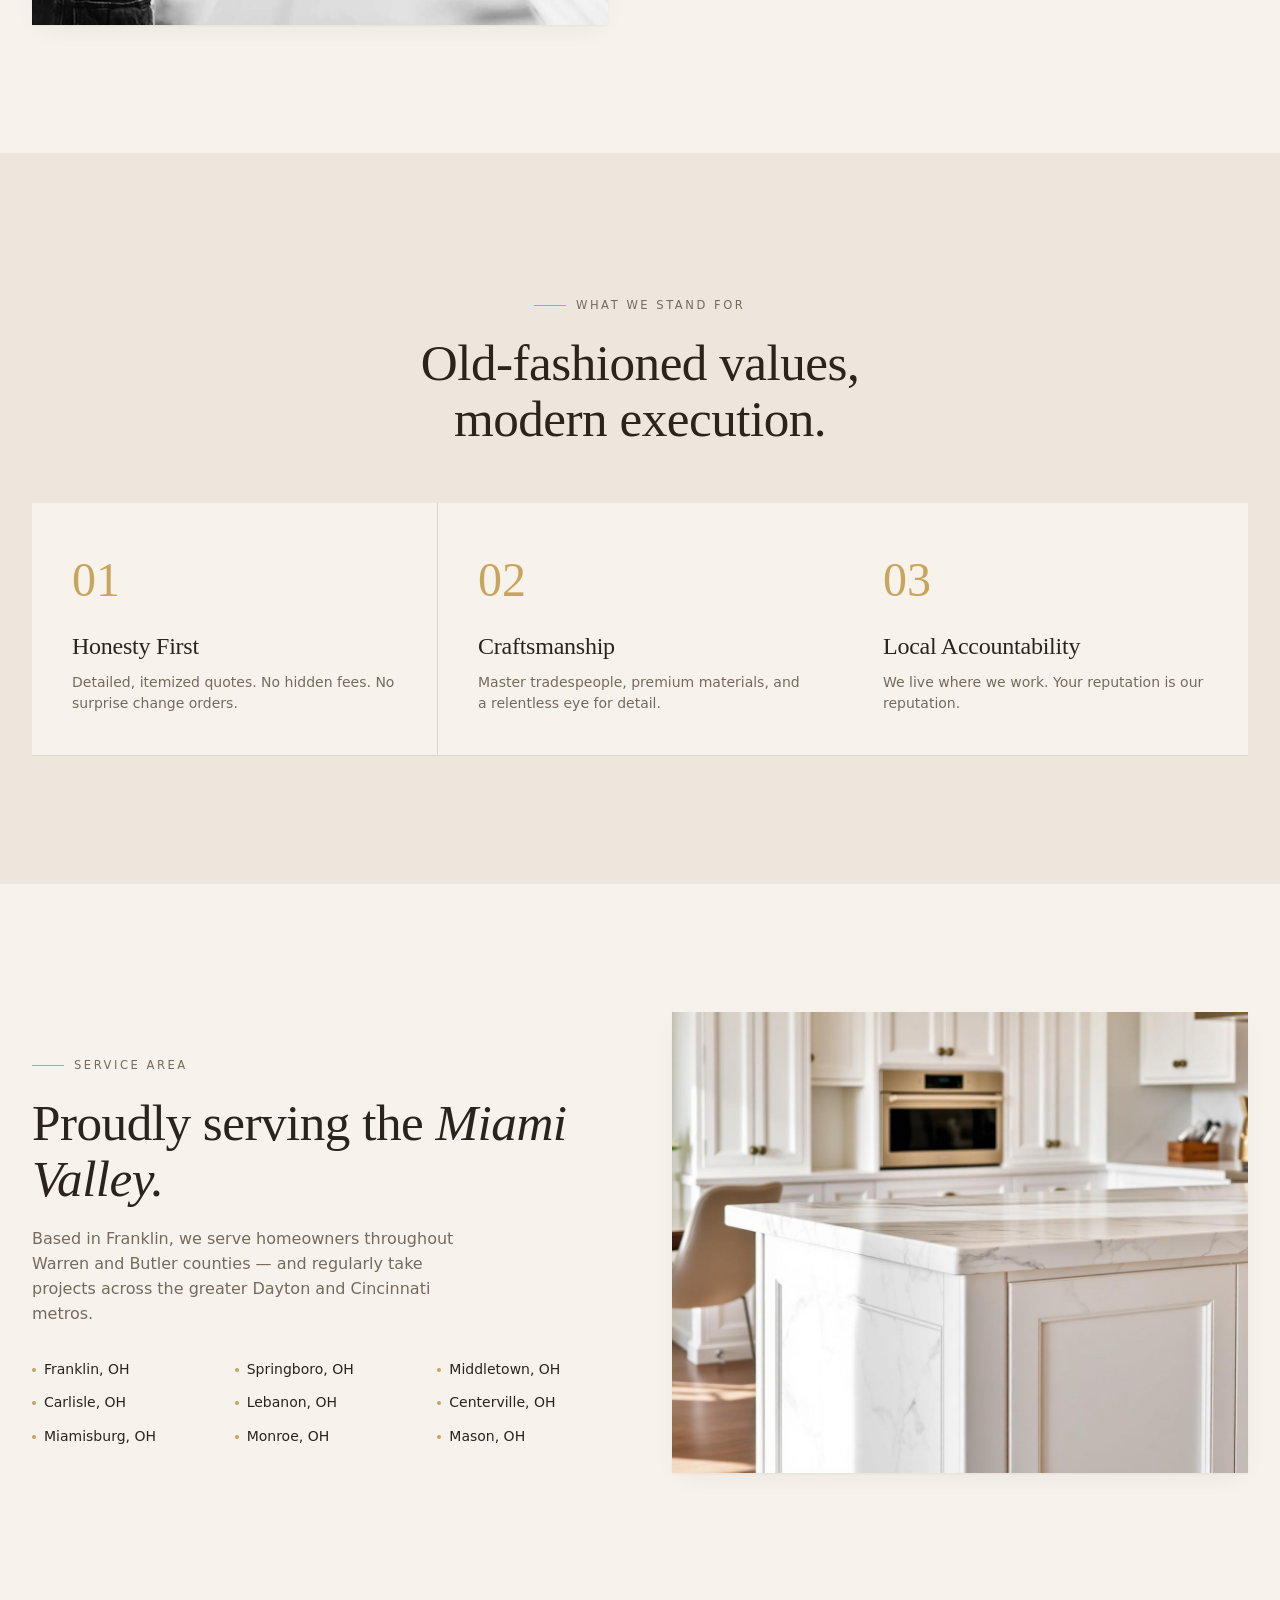
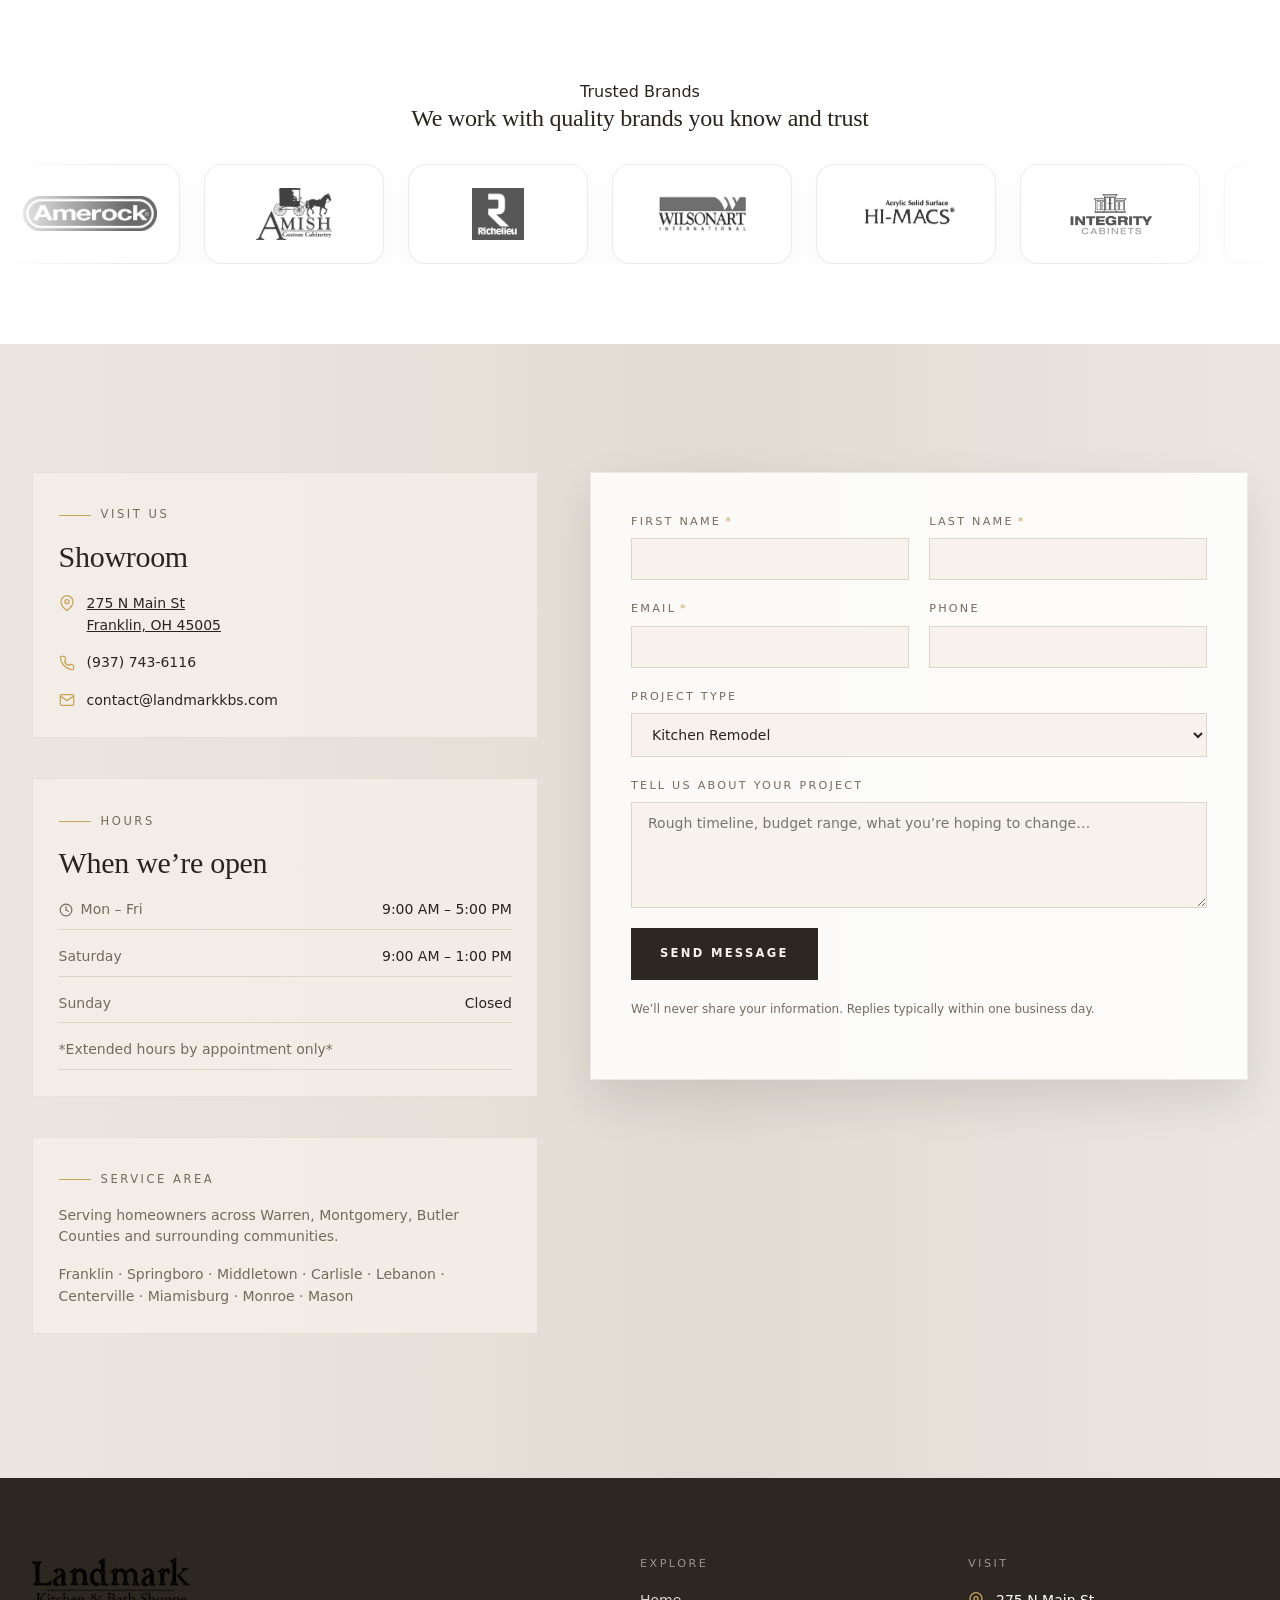
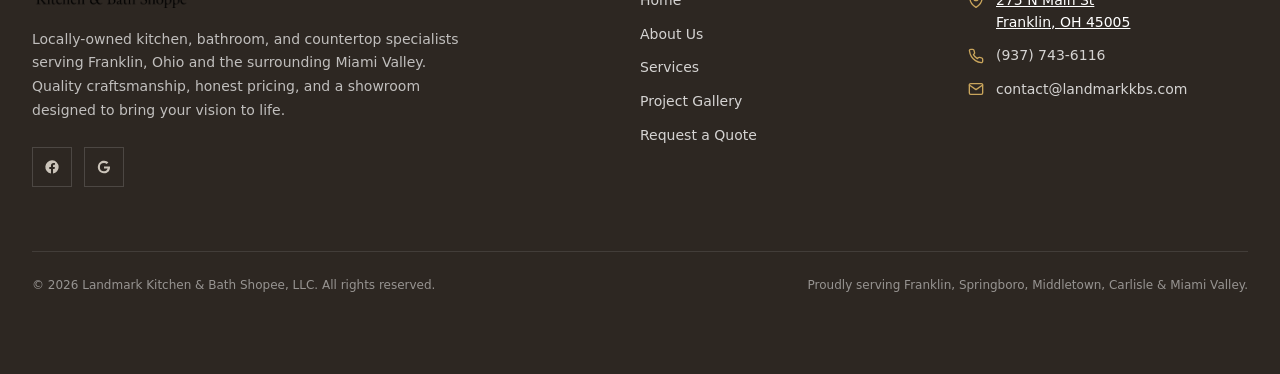
==== commit e1f9c6de: "Update about.html" ====
--- a/about.html
+++ b/about.html
@@ -247,7 +247,7 @@
                 target="_blank"><img src="images/brand-11.webp" alt="Brand 11" /></a></div>
             <div class="brand-item"><a href="https://www.wellbornforest.com/" target="_blank"><img
                   src="images/brand-12.jpg" alt="Brand 12" /></a></div>
-            <div class="brand-item"><a href="/images/Tinityr Cabinetry Landmark tabloid.pdf" target="_blank"><img
+            <div class="brand-item"><a href="images/Tinityr%20Cabinetry%20Landmark%20tabloid.pdf" target="_blank"><img
                   src="images/trinity-cabinetry.png" alt="Brand 13" /></a></div>
             <div class="brand-item"><a href="https://www.moen.com/" target="_blank"><img src="images/brand-14.png"
                   alt="Brand 14" /></a></div>
@@ -266,7 +266,7 @@
                 target="_blank"><img src="images/brand-11.webp" alt="Brand 11" /></a></div>
             <div class="brand-item"><a href="https://www.wellbornforest.com/" target="_blank"><img
                   src="images/brand-12.jpg" alt="Brand 12" /></a></div>
-            <div class="brand-item"><a href="/images/Tinityr Cabinetry Landmark tabloid.pdf" target="_blank"><img
+            <div class="brand-item"><a href="images/Tinityr%20Cabinetry%20Landmark%20tabloid.pdf" target="_blank"><img
                   src="images/trinity-cabinetry.png" alt="Brand 13" /></a></div>
             <div class="brand-item"><a href="https://www.moen.com/" target="_blank"><img src="images/brand-14.png"
                   alt="Brand 14" /></a></div>
@@ -513,4 +513,4 @@
 <script src="https://web3forms.com/client/script.js" async defer></script>
 </body>
 
-</html>+</html>
--- a/css/styles.css
+++ b/css/styles.css
@@ -0,0 +1,1842 @@
+/* =========================================================================
+   Franklin Kitchen & Bath — Design System
+   Warm cream + deep charcoal + brushed brass + walnut
+   ========================================================================= */
+
+:root {
+  /* Color tokens (hex equivalents of the original oklch palette) */
+  --background: #f7f3ec;
+  --foreground: #2a241d;
+  --card: #ffffff;
+  --muted: #ece6dc;
+  --muted-foreground: #756a5d;
+  --border: #ddd5c8;
+  --input: #ddd5c8;
+
+  --primary: #2d2722;
+  --primary-foreground: #f7f3ec;
+  --secondary: #ece6dc;
+
+  --accent: #c9a55c;            /* brushed brass */
+  --walnut: #6e5238;
+  --cream: #f7f3ec;
+  --dark: #1f1a16;
+
+  --radius: 0;
+
+  --shadow-soft: 0 1px 2px rgba(0,0,0,.04), 0 8px 24px -8px rgba(40,30,20,.08);
+  --shadow-elevated: 0 4px 12px -2px rgba(40,30,20,.08), 0 24px 48px -12px rgba(40,30,20,.18);
+
+  --ease-out-expo: cubic-bezier(.16,1,.3,1);
+
+  --font-display: "Cormorant Garamond", Georgia, serif;
+  --font-sans: "Inter", system-ui, -apple-system, sans-serif;
+}
+
+/* ---------- Reset ---------- */
+*, *::before, *::after { box-sizing: border-box; }
+* { margin: 0; padding: 0; border: 0; }
+html { scroll-behavior: smooth; -webkit-text-size-adjust: 100%; }
+body {
+  font-family: var(--font-sans);
+  background: var(--background);
+  color: var(--foreground);
+  line-height: 1.55;
+  -webkit-font-smoothing: antialiased;
+  text-rendering: optimizeLegibility;
+}
+img { display: block; max-width: 100%; height: auto; }
+a { color: inherit; text-decoration: none; }
+button { font: inherit; cursor: pointer; background: none; color: inherit; }
+ul, ol { list-style: none; }
+h1, h2, h3, h4 {
+  font-family: var(--font-display);
+  font-weight: 500;
+  letter-spacing: -.01em;
+  line-height: 1.1;
+}
+::selection { background: var(--accent); color: var(--foreground); }
+
+/* ---------- Layout helpers ---------- */
+.container-x {
+  width: 100%;
+  max-width: 1280px;
+  margin-inline: auto;
+  padding-inline: 1.25rem;
+}
+@media (min-width: 768px) { .container-x { padding-inline: 2rem; } }
+
+.section { padding: 6rem 0; }
+@media (min-width: 768px) { .section { padding: 8rem 0; } }
+.section-sm { padding: 5rem 0; }
+
+.grid { display: grid; gap: 1.5rem; }
+.flex { display: flex; }
+
+/* ---------- Eyebrow ---------- */
+.eyebrow {
+  display: inline-flex;
+  align-items: center;
+  gap: .625rem;
+  font-size: .72rem;
+  font-weight: 500;
+  letter-spacing: .22em;
+  text-transform: uppercase;
+  color: var(--muted-foreground);
+}
+.eyebrow::before {
+  content: "";
+  width: 2rem;
+  height: 1px;
+  background: var(--accent);
+}
+.eyebrow.center { justify-content: center; }
+.eyebrow.on-dark { color: rgba(255,255,255,.6); }
+
+/* ---------- Buttons ---------- */
+.btn {
+  display: inline-flex;
+  align-items: center;
+  justify-content: center;
+  gap: .75rem;
+  padding: 1rem 1.75rem;
+  font-size: .72rem;
+  font-weight: 600;
+  letter-spacing: .2em;
+  text-transform: uppercase;
+  transition: all .4s var(--ease-out-expo);
+  border: 1px solid transparent;
+}
+.btn-primary { background: var(--primary); color: var(--primary-foreground); }
+.btn-primary:hover { background: var(--dark); box-shadow: var(--shadow-elevated); }
+.btn-accent { background: var(--accent); color: var(--foreground); }
+.btn-accent:hover { background: #fff; }
+.btn-ghost { color: var(--foreground); padding: 1rem 0; }
+.btn-arrow { transition: transform .5s var(--ease-out-expo); display: inline-block; }
+.btn:hover .btn-arrow { transform: translateX(4px); }
+
+/* ---------- Underline link ---------- */
+.link-underline { color: #1f1a16; position: relative; display: inline-block; }
+.link-underline::after {
+  content: "";
+  position: absolute;
+  left: 0; bottom: -2px;
+  width: 100%; height: 1px;
+  background: currentColor;
+  transform: scaleX(0);
+  transform-origin: right;
+  transition: transform .5s var(--ease-out-expo);
+  color: #1f1a16;
+}
+.link-underline:hover::after { transform: scaleX(1); transform-origin: left; }
+
+/* ---------- Header ---------- */
+.site-header {
+  position: fixed;
+  inset: 0 0 auto 0;
+  z-index: 50;
+  transition: all .5s var(--ease-out-expo);
+  background: transparent;
+}
+.site-header.scrolled,
+.site-header.menu-open {
+  background: rgba(247,243,236,.92);
+  backdrop-filter: blur(10px);
+  -webkit-backdrop-filter: blur(10px);
+  border-bottom: 1px solid var(--border);
+}
+.header-inner {
+  display: flex;
+  align-items: center;
+  justify-content: space-between;
+  height: 5rem;
+}
+.logo { display: flex; align-items: baseline; gap: .5rem; }
+.logo-mark {
+  font-family: var(--font-display);
+  font-size: 1.5rem;
+  font-weight: 500;
+  color: var(--foreground);
+}
+.logo-sub {
+  font-size: .65rem;
+  font-weight: 500;
+  text-transform: uppercase;
+  letter-spacing: .25em;
+  color: var(--muted-foreground);
+}
+.site-header:not(.scrolled):not(.menu-open) .logo-mark,
+.site-header:not(.scrolled):not(.menu-open) .nav-desktop a,
+.site-header:not(.scrolled):not(.menu-open) .nav-phone {
+  color: #fff;
+}
+.site-header:not(.scrolled):not(.menu-open) .logo-sub { color: rgba(255,255,255,.7); }
+.site-header:not(.scrolled):not(.menu-open) .menu-btn { color: #fff; }
+
+.nav-desktop {
+  display: none;
+  gap: 2.25rem;
+}
+.nav-desktop a {
+  font-size: .875rem;
+  font-weight: 500;
+  color: var(--foreground);
+  opacity: .8;
+  transition: opacity .3s, color .3s;
+}
+.nav-desktop a:hover, .nav-desktop a.active { opacity: 1; }
+
+.header-cta { display: none; align-items: center; gap: 1rem; }
+.nav-phone {
+  display: inline-flex;
+  align-items: center;
+  gap: .5rem;
+  font-size: .875rem;
+  font-weight: 500;
+  color: var(--foreground);
+}
+.header-cta .btn-primary { padding: .65rem 1.25rem; }
+
+.menu-btn {
+  display: inline-flex;
+  width: 2.5rem; height: 2.5rem;
+  align-items: center; justify-content: center;
+  margin-right: -.5rem;
+  color: var(--foreground);
+}
+.menu-btn svg { width: 1.25rem; height: 1.25rem; }
+.menu-btn .icon-close { display: none; }
+.menu-open .menu-btn .icon-open { display: none; }
+.menu-open .menu-btn .icon-close { display: block; }
+
+.mobile-drawer {
+  overflow: hidden;
+  max-height: 0;
+  opacity: 0;
+  transition: max-height .5s var(--ease-out-expo), opacity .4s;
+}
+.menu-open .mobile-drawer {
+  max-height: 80vh;
+  opacity: 1;
+}
+.mobile-drawer-inner {
+  border-top: 1px solid var(--border);
+  background: var(--background);
+  padding: 1.5rem 0 2rem;
+}
+.nav-mobile { display: flex; flex-direction: column; }
+.nav-mobile a {
+  padding: 1rem 0;
+  font-family: var(--font-display);
+  font-size: 1.75rem;
+  color: var(--foreground);
+  border-bottom: 1px solid rgba(221,213,200,.6);
+}
+.mobile-cta { margin-top: 1.5rem; display: flex; flex-direction: column; gap: .75rem; }
+
+@media (min-width: 1024px) {
+  .nav-desktop, .header-cta { display: flex; }
+  .menu-btn { display: none; }
+}
+
+/* ---------- Hero ---------- */
+.hero {
+  position: relative;
+  height: 100svh;
+  min-height: 640px;
+  width: 100%;
+  overflow: hidden;
+}
+.hero-img {
+  position: absolute;
+  inset: 0;
+  width: 100%;
+  height: 100%;
+  object-fit: cover;
+}
+.hero-overlay {
+  position: absolute;
+  inset: 0;
+  background: linear-gradient(to bottom, rgba(0, 0, 0, 0.032) 0%, rgba(0, 0, 0, 0.168) 50%, rgba(0, 0, 0, 0.3) 100%);
+}
+.hero-inner {
+  position: relative;
+  z-index: 1;
+  height: 100%;
+  display: flex;
+  flex-direction: column;
+  justify-content: flex-end;
+  padding-top: 8rem;
+  padding-bottom: 5rem;
+}
+@media (min-width: 768px) { .hero-inner { padding-bottom: 7rem; } }
+.hero-content { max-width: 56rem; }
+
+.hero {
+  position: relative;
+}
+
+.hero::before {
+  content: "";
+  position: absolute;
+  inset: 0;
+
+  /* dark overlay */
+  background: rgba(0, 0, 0, 0.45);
+
+  /* OPTIONAL: gradient (better look 👇) */
+  background: linear-gradient(
+    to left,
+    rgba(0,0,0,0.65) 0%,
+    rgba(0,0,0,0.45) 20%,
+    rgba(0,0,0,0.2) 50%,
+    rgba(0,0,0,0) 80%
+  );
+
+  z-index: 1;
+}
+
+.hero-content {
+  position: relative;
+  z-index: 2; /* makes text appear above overlay */
+}
+
+.hero h1 {
+  color: #fff;
+  text-shadow: 0 4px 20px rgba(0,0,0,0.5);
+}
+
+.hero p {
+  color: rgba(255,255,255,0.9);
+}
+.hero-eyebrow { color: rgba(255,255,255,.85); }
+.hero-eyebrow::before { background: var(--accent); }
+.hero-title {
+  margin-top: 1.25rem;
+  font-size: clamp(3rem, 7vw, 5.5rem);
+  line-height: 1.05;
+  color: #fff;
+}
+.hero-title em { font-style: italic; font-weight: 400; color: var(--accent); }
+.hero-sub {
+  margin-top: 1.75rem;
+  max-width: 36rem;
+  font-size: 1.05rem;
+  line-height: 1.6;
+  color: rgba(255,255,255,.85);
+}
+.hero-actions {
+  margin-top: 2.25rem;
+  display: flex;
+  flex-direction: column;
+  align-items: center;
+  gap: .75rem;
+}
+@media (min-width: 640px) { .hero-actions { flex-direction: row; align-items: center; } }
+.hero-actions .btn-ghost { color: #fff; padding: 1rem .25rem; }
+
+.scroll-cue {
+  position: absolute;
+  bottom: 2rem; right: 1.5rem;
+  z-index: 1;
+  display: none;
+  align-items: center;
+  gap: .75rem;
+  color: rgba(255,255,255,.7);
+  font-size: .65rem;
+  letter-spacing: .3em;
+  text-transform: uppercase;
+}
+.scroll-cue::after {
+  content: "";
+  display: block;
+  width: 1px; height: 3rem;
+  background: rgba(255,255,255,.4);
+  animation: pulse 2s ease-in-out infinite;
+}
+@media (min-width: 768px) { .scroll-cue { display: flex; } }
+
+/* ---------- Page hero (interior pages) ---------- */
+.page-hero {
+  position: relative;
+  overflow: hidden;
+  background: #ece6dc;
+  padding: 10rem 0 5rem;
+}
+@media (min-width: 768px) { .page-hero { padding: 12rem 0 7rem; } }
+.page-hero-glow {
+  position: absolute;
+  top: -6rem; right: -6rem;
+  width: 18rem; height: 18rem;
+  border-radius: 50%;
+  background: rgba(201,165,92,.18);
+  filter: blur(48px);
+}
+.page-hero-content { position: relative; max-width: 56rem; }
+.page-hero h1 {
+  margin-top: 1.25rem;
+  font-size: clamp(2.75rem, 6vw, 4.5rem);
+  color: var(--foreground);
+}
+.page-hero h1 em { font-style: italic; font-weight: 400; }
+.page-hero p {
+  margin-top: 1.5rem;
+  max-width: 40rem;
+  font-size: 1.125rem;
+  color: var(--muted-foreground);
+}
+
+/* ---------- Trust strip ---------- */
+.trust-strip {
+  border-top: 1px solid var(--border);
+  border-bottom: 1px solid var(--border);
+  background: var(--card);
+}
+.trust-grid {
+  display: grid;
+  grid-template-columns: repeat(2, 1fr);
+  gap: 2rem 0;
+  padding: 2.5rem 0;
+}
+@media (min-width: 768px) { .trust-grid { grid-template-columns: repeat(4, 1fr); } }
+.trust-item { text-align: center; }
+.trust-num { font-family: var(--font-display); font-size: 2.25rem; }
+@media (min-width: 768px) { .trust-num { font-size: 2.75rem; } }
+.trust-label {
+  display: block;
+  margin-top: .25rem;
+  font-size: .7rem;
+  font-weight: 500;
+  text-transform: uppercase;
+  letter-spacing: .22em;
+  color: var(--muted-foreground);
+}
+
+/* ---------- Section header (centered) ---------- */
+.section-head {
+  max-width: 36rem;
+  margin: 0 auto;
+  text-align: center;
+}
+.section-head h2 {
+  margin-top: 1.25rem;
+  font-size: clamp(2.25rem, 4vw, 3.25rem);
+}
+.section-head h2 em { font-style: italic; font-weight: 400; }
+.section-head p {
+  margin-top: 1rem;
+  color: var(--muted-foreground);
+}
+
+/* ---------- Service cards (image w/ overlay) ---------- */
+.service-grid {
+  margin-top: 4rem;
+  display: grid;
+  gap: 1.5rem;
+  grid-template-columns: 1fr;
+}
+@media (min-width: 768px) { .service-grid { grid-template-columns: repeat(3, 1fr); } }
+
+.service-card {
+  position: relative;
+  overflow: hidden;
+  background: var(--card);
+  box-shadow: var(--shadow-soft);
+  transition: box-shadow .5s var(--ease-out-expo), transform .5s var(--ease-out-expo);
+  display: block;
+}
+.service-card:hover { box-shadow: var(--shadow-elevated); }
+.service-card-img {
+  aspect-ratio: 4/5;
+  overflow: hidden;
+}
+.service-card-img img {
+  width: 100%; height: 100%; object-fit: cover;
+  transition: transform 1.4s var(--ease-out-expo);
+}
+.service-card:hover .service-card-img img { transform: scale(1.1); }
+.service-card-overlay {
+  position: absolute; inset: 0;
+  background: linear-gradient(to top, rgba(0,0,0,.85) 0%, rgba(0,0,0,.1) 60%, transparent 100%);
+}
+.service-card-body {
+  position: absolute;
+  inset: auto 0 0 0;
+  padding: 1.75rem;
+  color: #fff;
+}
+.service-card-body .icon { width: 1.5rem; height: 1.5rem; color: var(--accent); }
+.service-card-body h3 {
+  margin-top: .75rem;
+  font-size: 1.875rem;
+  color: #fff;
+}
+.service-card-body p {
+  margin-top: .5rem;
+  font-size: .875rem;
+  color: rgba(255,255,255,.8);
+  max-width: 24rem;
+}
+.service-card-link {
+  margin-top: 1.25rem;
+  display: inline-flex;
+  align-items: center;
+  gap: .5rem;
+  font-size: .72rem;
+  font-weight: 600;
+  letter-spacing: .2em;
+  text-transform: uppercase;
+  color: #fff;
+}
+
+/* ---------- Featured projects ---------- */
+.section-secondary { background: var(--secondary); }
+
+.featured-head {
+  display: flex;
+  flex-direction: column;
+  align-items: flex-start;
+  gap: 1.5rem;
+  justify-content: space-between;
+}
+@media (min-width: 768px) {
+  .featured-head { flex-direction: row; align-items: flex-end; }
+}
+.featured-head .title { max-width: 32rem; }
+.featured-head h2 {
+  margin-top: 1.25rem;
+  font-size: clamp(2.25rem, 4vw, 3.25rem);
+}
+.featured-head h2 em { font-style: italic; font-weight: 400; }
+
+.project-grid {
+  margin-top: 3.5rem;
+  display: grid;
+  gap: 1.5rem;
+  grid-template-columns: 1fr;
+}
+@media (min-width: 768px) { .project-grid { grid-template-columns: repeat(2, 1fr); } }
+@media (min-width: 1024px) { .project-grid { grid-template-columns: repeat(4, 1fr); } }
+
+.img-card {
+  position: relative;
+  overflow: hidden;
+  box-shadow: var(--shadow-soft);
+  transition: transform .6s var(--ease-out-expo), box-shadow .6s var(--ease-out-expo);
+  aspect-ratio: 3/4;
+}
+.img-card img {
+  width: 100%; height: 100%; object-fit: cover;
+  transition: transform 1.2s var(--ease-out-expo);
+}
+.img-card:hover { transform: translateY(-4px); box-shadow: var(--shadow-elevated); }
+.img-card:hover img { transform: scale(1.06); }
+.img-card-caption {
+  position: absolute;
+  inset: auto 0 0 0;
+  padding: 1.25rem;
+  color: #fff;
+  background: linear-gradient(to top, rgba(0,0,0,.8), transparent);
+}
+.img-card-caption .place {
+  font-size: .65rem;
+  font-weight: 500;
+  letter-spacing: .22em;
+  text-transform: uppercase;
+  color: var(--accent);
+}
+.img-card-caption .label {
+  margin-top: .25rem;
+  font-family: var(--font-display);
+  font-size: 1.125rem;
+}
+
+/* Gallery hover variant — caption hidden until hover */
+.img-card.hover-reveal .img-card-caption {
+  opacity: 0;
+  transform: translateY(8px);
+  transition: opacity .5s var(--ease-out-expo), transform .5s var(--ease-out-expo);
+  background: linear-gradient(to top, rgba(0,0,0,.85) 0%, rgba(0,0,0,.4) 50%, transparent 100%);
+  padding: 1.5rem;
+}
+.img-card.hover-reveal:hover .img-card-caption {
+  opacity: 1; transform: translateY(0);
+}
+
+/* ---------- Why Choose Us ---------- */
+.split-grid {
+  display: grid;
+  gap: 4rem;
+  grid-template-columns: 1fr;
+  align-items: center;
+}
+@media (min-width: 1024px) { .split-grid { grid-template-columns: 1fr 1fr; } }
+
+.why-list {
+  display: grid;
+  grid-template-columns: 1fr;
+  gap: 1px;
+  background: var(--border);
+}
+@media (min-width: 640px) { .why-list { grid-template-columns: 1fr 1fr; } }
+.why-item {
+  background: var(--background);
+  padding: 1.75rem;
+}
+.why-item .icon { width: 1.5rem; height: 1.5rem; color: var(--accent); }
+.why-item h3 { margin-top: 1rem; font-size: 1.25rem; }
+.why-item p { margin-top: .5rem; font-size: .875rem; color: var(--muted-foreground); }
+
+.split-text h2 {
+  margin-top: 1.25rem;
+  font-size: clamp(2.25rem, 4vw, 3.25rem);
+}
+.split-text h2 em { font-style: italic; font-weight: 400; }
+.split-text p { margin-top: 1.25rem; max-width: 28rem; color: var(--muted-foreground); }
+.split-text .more-link {
+  margin-top: 2rem;
+  display: inline-flex;
+  align-items: center;
+  gap: .5rem;
+  font-size: .72rem;
+  font-weight: 600;
+  letter-spacing: .2em;
+  text-transform: uppercase;
+}
+
+/* ---------- Testimonials (dark) ---------- */
+.section-dark { background: var(--dark); color: #fff; }
+.section-dark h2 { color: #fff; }
+
+.testimonial-grid {
+  margin-top: 4rem;
+  display: grid;
+  gap: 2rem;
+  grid-template-columns: 1fr;
+}
+@media (min-width: 768px) { .testimonial-grid { grid-template-columns: repeat(3, 1fr); } }
+.testimonial {
+  display: flex; flex-direction: column;
+  border: 1px solid rgba(255,255,255,.1);
+  padding: 2rem;
+  transition: border-color .4s;
+}
+.testimonial:hover { border-color: var(--accent); }
+.stars { display: flex; gap: .25rem; color: var(--accent); }
+.stars svg { width: 1rem; height: 1rem; fill: currentColor; }
+.testimonial blockquote {
+  margin-top: 1.25rem;
+  flex: 1;
+  font-family: var(--font-display);
+  font-size: 1.25rem;
+  line-height: 1.4;
+  color: rgba(255,255,255,.9);
+}
+.testimonial figcaption { margin-top: 1.5rem; font-size: .875rem; }
+.testimonial .name { display: block; font-weight: 500; color: #fff; }
+.testimonial .place { color: rgba(255,255,255,.5); }
+
+/* ---------- CTA card ---------- */
+.cta-card {
+  position: relative;
+  overflow: hidden;
+  background: var(--card);
+  padding: 2.5rem;
+  box-shadow: var(--shadow-elevated);
+}
+@media (min-width: 768px) { .cta-card { padding: 4rem; } }
+.cta-glow-1, .cta-glow-2 {
+  position: absolute;
+  border-radius: 50%;
+  filter: blur(48px);
+}
+.cta-glow-1 { top: -5rem; right: -5rem; width: 16rem; height: 16rem; background: rgba(201,165,92,.18); }
+.cta-glow-2 { bottom: -6rem; left: -4rem; width: 18rem; height: 18rem; background: rgba(110,82,56,.18); }
+.cta-inner {
+  position: relative;
+  display: grid;
+  gap: 2.5rem;
+  grid-template-columns: 1fr;
+}
+@media (min-width: 1024px) {
+  .cta-inner { grid-template-columns: 1fr 1fr; align-items: center; }
+}
+.cta-inner h2 {
+  margin-top: 1.25rem;
+  font-size: clamp(2.25rem, 4vw, 3.25rem);
+}
+.cta-inner h2 em { font-style: italic; font-weight: 400; }
+.cta-inner p { margin-top: 1.25rem; max-width: 28rem; color: var(--muted-foreground); }
+.cta-actions {
+  display: flex;
+  flex-direction: column;
+  align-items: flex-start;
+  gap: .75rem;
+}
+@media (min-width: 1024px) { .cta-actions { align-items: flex-end; } }
+.cta-tel {
+  font-size: .72rem;
+  font-weight: 600;
+  letter-spacing: .2em;
+  text-transform: uppercase;
+  color: var(--muted-foreground);
+}
+
+/* ---------- Footer ---------- */
+.site-footer {
+  background: #2D2722 ;
+  color: rgba(232,225,213,.85);
+}
+.site-footer .container-x { padding-top: 5rem; padding-bottom: 5rem; }
+.footer-grid {
+  display: grid;
+  gap: 3rem;
+  grid-template-columns: 1fr;
+}
+@media (min-width: 1024px) {
+  .footer-grid { grid-template-columns: 2fr 1fr 1fr; }
+}
+.footer-brand { max-width: 28rem; }
+.footer-brand .logo-mark { color: #fff; }
+.footer-brand .logo-sub { color: rgba(255,255,255,.6); }
+.footer-brand p { margin-top: 1.25rem; font-size: .875rem; line-height: 1.7; color: rgba(255,255,255,.7); }
+.social { margin-top: 1.5rem; display: flex; gap: .75rem; }
+.social a {
+  width: 2.5rem; height: 2.5rem;
+  display: inline-flex; align-items: center; justify-content: center;
+  border: 1px solid rgba(255,255,255,.15);
+  transition: border-color .3s, color .3s;
+}
+.social a:hover { border-color: var(--accent); color: var(--accent); }
+.social svg { width: 1rem; height: 1rem; }
+.footer-col h4 {
+  font-family: var(--font-sans);
+  font-size: .7rem;
+  font-weight: 500;
+  letter-spacing: .22em;
+  text-transform: uppercase;
+  color: rgba(255,255,255,.5);
+}
+.footer-col ul { margin-top: 1.25rem; display: flex; flex-direction: column; gap: .75rem; font-size: .875rem; }
+.footer-col a { color: rgba(255,255,255,.8); }
+.footer-col a:hover { color: #fff; }
+.footer-col li.with-icon { display: flex; gap: .75rem; }
+.footer-col li.with-icon svg { width: 1rem; height: 1rem; flex: none; margin-top: .15rem; color: var(--accent); }
+.footer-bottom {
+  margin-top: 4rem;
+  padding-top: 1.5rem;
+  border-top: 1px solid rgba(255,255,255,.1);
+  display: flex;
+  flex-direction: column;
+  gap: 1rem;
+  font-size: .75rem;
+  color: rgba(255,255,255,.5);
+}
+@media (min-width: 640px) {
+  .footer-bottom { flex-direction: row; align-items: center; justify-content: space-between; }
+}
+
+/* ---------- Service detail page ---------- */
+.service-hero { position: relative; height: 70vh; min-height: 480px; overflow: hidden; }
+.service-hero img { position: absolute; inset: 0; width: 100%; height: 100%; object-fit: cover; }
+.service-hero .hero-overlay { background: linear-gradient(to bottom, rgba(0,0,0,.4), rgba(0,0,0,.7)); }
+
+.bullet-grid {
+  display: grid; gap: 3.5rem;
+  grid-template-columns: 1fr;
+}
+@media (min-width: 1024px) { .bullet-grid { grid-template-columns: 1fr 1.2fr; align-items: flex-start; } }
+.bullet-list {
+  display: grid; gap: 1rem;
+  grid-template-columns: 1fr;
+}
+@media (min-width: 640px) { .bullet-list { grid-template-columns: 1fr 1fr; } }
+.bullet-list li {
+  display: flex; gap: .75rem; align-items: flex-start;
+  padding-bottom: 1rem; border-bottom: 1px solid var(--border);
+  font-size: .875rem;
+}
+.bullet-list svg { width: 1rem; height: 1rem; color: var(--accent); flex: none; margin-top: .2rem; }
+
+/* ---------- Services index ---------- */
+.services-index ul {
+  border-top: 1px solid var(--border);
+  border-bottom: 1px solid var(--border);
+}
+.services-index li { border-bottom: 1px solid var(--border); }
+.services-index li:last-child { border-bottom: 0; }
+.services-index a {
+  display: grid;
+  grid-template-columns: auto 1fr auto;
+  gap: 1.5rem;
+  align-items: center;
+  padding: 2rem 0;
+  transition: color .3s;
+}
+@media (min-width: 768px) { .services-index a { gap: 3rem; padding: 3rem 0; } }
+.services-index .num {
+  font-family: var(--font-display);
+  font-size: 1.875rem;
+  color: var(--accent);
+}
+@media (min-width: 768px) { .services-index .num { font-size: 3rem; } }
+.services-index h2 {
+  font-size: 1.875rem;
+  color: var(--foreground);
+  transition: color .3s;
+}
+@media (min-width: 768px) { .services-index h2 { font-size: 3rem; } }
+.services-index a:hover h2 { color: var(--walnut); }
+.services-index .desc { margin-top: .5rem; max-width: 36rem; color: var(--muted-foreground); font-size: .875rem; }
+@media (min-width: 768px) { .services-index .desc { font-size: 1rem; } }
+.services-index .arrow {
+  display: none;
+  font-size: .72rem; font-weight: 600;
+  letter-spacing: .2em; text-transform: uppercase;
+  align-items: center; gap: .5rem;
+}
+@media (min-width: 768px) { .services-index .arrow { display: flex; } }
+.services-index a:hover .arrow span { transform: translateX(8px); }
+.services-index .arrow span { display: inline-block; transition: transform .5s var(--ease-out-expo); }
+
+/* ---------- About / value tiles ---------- */
+.value-grid {
+  margin-top: 3.5rem;
+  display: grid; gap: 1px;
+  background: var(--border);
+  grid-template-columns: 1fr;
+}
+@media (min-width: 768px) { .value-grid { grid-template-columns: repeat(3, 1fr); } }
+.value-tile { background: var(--background); padding: 2.5rem; }
+.value-tile .num { font-family: var(--font-display); font-size: 3rem; color: var(--accent); }
+.value-tile h3 { margin-top: 1rem; font-size: 1.5rem; }
+.value-tile p { margin-top: .75rem; font-size: .875rem; color: var(--muted-foreground); }
+
+.area-list {
+  margin-top: 2rem;
+  display: grid; gap: .75rem 2rem;
+  grid-template-columns: 1fr 1fr;
+  font-size: .875rem;
+}
+@media (min-width: 640px) { .area-list { grid-template-columns: repeat(3, 1fr); } }
+.area-list li { display: flex; align-items: center; gap: .5rem; }
+.area-list li::before {
+  content: "";
+  width: 4px; height: 4px;
+  border-radius: 50%;
+  background: var(--accent);
+}
+
+/* ---------- Gallery grid ---------- */
+.gallery-grid {
+  display: grid; gap: 1.5rem;
+  grid-template-columns: 1fr;
+}
+@media (min-width: 640px) { .gallery-grid { grid-template-columns: 1fr 1fr; } }
+@media (min-width: 1024px) { .gallery-grid { grid-template-columns: repeat(3, 1fr); } }
+
+/* ---------- Contact ---------- */
+.contact-grid {
+  display: grid; gap: 3.5rem;
+  grid-template-columns: 1fr;
+}
+@media (min-width: 1024px) { .contact-grid { grid-template-columns: 1fr 1.3fr; } }
+.info-block + .info-block { margin-top: 2.5rem; }
+.info-block h2 { font-size: 1.875rem; margin-top: 1rem; }
+.info-block ul { margin-top: 1.25rem; display: flex; flex-direction: column; gap: 1rem; font-size: .875rem; color: var(--muted-foreground); }
+.info-block li.with-icon { display: flex; gap: .75rem; }
+.info-block li.with-icon svg { width: 1rem; height: 1rem; flex: none; margin-top: .15rem; color: var(--accent); }
+.info-block a:hover { color: var(--walnut); }
+
+.hours-row {
+  display: flex; justify-content: space-between;
+  border-bottom: 1px solid var(--border);
+  padding-bottom: .5rem;
+}
+.hours-row .day { color: var(--foreground); }
+
+.form-card {
+  background: var(--card);
+  padding: 2rem;
+  box-shadow: var(--shadow-elevated);
+}
+@media (min-width: 768px) { .form-card { padding: 2.5rem; } }
+.form-grid {
+  display: grid; gap: 1.25rem;
+  grid-template-columns: 1fr;
+}
+@media (min-width: 640px) { .form-grid.cols-2 { grid-template-columns: 1fr 1fr; } }
+.form-field { display: flex; flex-direction: column; }
+.form-field label {
+  font-size: .7rem;
+  font-weight: 500;
+  letter-spacing: .2em;
+  text-transform: uppercase;
+  color: var(--muted-foreground);
+}
+.form-field label .req { color: var(--accent); margin-left: .25rem; }
+.form-field input,
+.form-field textarea,
+.form-field select {
+  margin-top: .5rem;
+  width: 100%;
+  background: var(--background);
+  border: 1px solid var(--input);
+  padding: .75rem 1rem;
+  font-size: .875rem;
+  color: var(--foreground);
+  font-family: inherit;
+  transition: border-color .3s;
+}
+.form-field input:focus,
+.form-field textarea:focus,
+.form-field select:focus {
+  outline: none; border-color: var(--accent);
+}
+.form-card form { display: flex; flex-direction: column; gap: 1.25rem; }
+.form-card .btn-primary { width: 100%; }
+@media (min-width: 640px) { .form-card .btn-primary { width: auto; align-self: flex-start; } }
+.form-note { font-size: .75rem; color: var(--muted-foreground); }
+.form-success {
+  display: flex; flex-direction: column; align-items: center;
+  text-align: center; padding: 3rem 0;
+}
+.form-success .check {
+  width: 3.5rem; height: 3.5rem;
+  border-radius: 50%;
+  background: rgba(201,165,92,.2);
+  display: flex; align-items: center; justify-content: center;
+  color: var(--walnut);
+}
+.form-success .check svg { width: 1.5rem; height: 1.5rem; }
+.form-success h3 { margin-top: 1.5rem; font-size: 1.875rem; }
+.form-success p { margin-top: .75rem; max-width: 24rem; color: var(--muted-foreground); }
+
+/* ---------- Reveal animations ---------- */
+.reveal, .reveal-left, .reveal-right, .reveal-zoom {
+  opacity: 0;
+  transition: opacity .9s var(--ease-out-expo), transform .9s var(--ease-out-expo);
+  will-change: opacity, transform;
+}
+.reveal { transform: translateY(28px); }
+.reveal-left { transform: translateX(-48px); }
+.reveal-right { transform: translateX(48px); }
+.reveal-zoom { transform: scale(1.04); }
+
+.reveal.is-visible,
+.reveal-left.is-visible,
+.reveal-right.is-visible,
+.reveal-zoom.is-visible {
+  opacity: 1;
+  transform: none;
+}
+
+@keyframes pulse {
+  0%, 100% { opacity: 1; }
+  50% { opacity: .4; }
+}
+
+@media (prefers-reduced-motion: reduce) {
+  *, *::before, *::after {
+    animation-duration: .01ms !important;
+    transition-duration: .01ms !important;
+  }
+  .reveal, .reveal-left, .reveal-right, .reveal-zoom { opacity: 1; transform: none; }
+}
+
+/* Mobile fine-tuning */
+@media (max-width: 480px) {
+  .hero-eyebrow {
+    font-size: .6rem;
+    letter-spacing: .18em;
+  }
+  .hero-eyebrow::before { width: 1.25rem; }
+  .hero-actions .btn-accent { width: 100%; }
+}
+
+
+/* Navbar logo */
+.logo-img {
+  height: 50px;
+  width: auto;
+  display: block;
+}
+
+/* Footer logo */
+.footer-logo-img {
+  height: 60px;
+  width: auto;
+  display: block;
+  margin-bottom: 10px;
+}
+
+/* Optional: better alignment in navbar */
+.logo {
+  display: flex;
+  align-items: center;
+}
+
+.brand-strip-section {
+  padding: 80px 0;
+  background: #fff;
+  overflow: hidden;
+}
+
+.brand-strip-header {
+  text-align: center;
+  margin-bottom: 32px;
+}
+
+.brand-strip-header h2 {
+  margin: 0;
+}
+
+.brand-strip {
+  position: relative;
+  overflow: hidden;
+  width: 100%;
+  mask-image: linear-gradient(to right, transparent, black 10%, black 90%, transparent);
+  -webkit-mask-image: linear-gradient(to right, transparent, black 10%, black 90%, transparent);
+}
+
+.brand-track {
+  display: flex;
+  align-items: center;
+  width: max-content;
+  gap: 24px;
+  animation: brandScroll 60s linear infinite;
+}
+
+.brand-strip:hover .brand-track {
+  animation-play-state: paused;
+}
+
+.brand-item {
+  flex: 0 0 auto;
+  width: 180px;
+  height: 100px;
+  display: flex;
+  align-items: center;
+  justify-content: center;
+  background: #ffffff;
+  border: 1px solid rgba(0, 0, 0, 0.08);
+  border-radius: 18px;
+  padding: 18px 22px;
+  box-shadow: 0 10px 30px rgba(0, 0, 0, 0.04);
+  transition: transform 0.3s ease, box-shadow 0.3s ease;
+}
+
+.brand-item:hover {
+  transform: translateY(-4px);
+  box-shadow: 0 16px 36px rgba(0, 0, 0, 0.08);
+}
+
+.brand-item img {
+  max-width: 100%;
+  max-height: 52px;
+  width: auto;
+  height: auto;
+  object-fit: contain;
+  filter: grayscale(100%);
+  opacity: 0.85;
+  transition: filter 0.3s ease, opacity 0.3s ease;
+}
+
+.brand-item:hover img {
+  filter: grayscale(0%);
+  opacity: 1;
+}
+
+@keyframes brandScroll {
+  0% {
+    transform: translateX(0);
+  }
+  100% {
+    transform: translateX(-50%);
+  }
+}
+
+@media (max-width: 991px) {
+  .brand-item {
+    width: 150px;
+    height: 90px;
+    padding: 16px 18px;
+  }
+
+  .brand-item img {
+    max-height: 46px;
+  }
+}
+
+@media (max-width: 767px) {
+  .brand-strip-section {
+    padding: 64px 0;
+  }
+
+  .brand-track {
+    gap: 16px;
+    animation-duration: 22s;
+  }
+
+  .brand-item {
+    width: 130px;
+    height: 80px;
+    border-radius: 14px;
+    padding: 14px 16px;
+  }
+
+  .brand-item img {
+    max-height: 40px;
+  }
+}
+
+/* SERVICES SHOWCASE */
+.services-showcase {
+  padding: 5rem 0;
+  background:
+    radial-gradient(circle at top, rgba(201, 168, 107, 0.08), transparent 35%),
+    linear-gradient(180deg, #fcfaf7 0%, #f6f1ea 100%);
+}
+
+.services-showcase-intro {
+  max-width: 760px;
+  margin: 0 auto 3.5rem;
+  text-align: center;
+}
+
+.services-showcase-intro h2 {
+  margin: 0.5rem 0 1rem;
+}
+
+.services-showcase-intro p {
+  margin: 0;
+  color: rgba(45, 39, 34, 0.78);
+}
+
+.service-feature {
+  display: grid;
+  grid-template-columns: 1fr 1.1fr;
+  gap: 2rem;
+  align-items: center;
+  padding: 2rem;
+  margin-bottom: 2rem;
+  border: 1px solid rgba(45, 39, 34, 0.08);
+  border-radius: 28px;
+  background: rgba(255, 255, 255, 0.78);
+  backdrop-filter: blur(8px);
+  box-shadow: 0 18px 50px rgba(0, 0, 0, 0.06);
+}
+
+.service-feature-reverse .service-feature-copy {
+  order: 2;
+}
+
+.service-feature-reverse .service-slider {
+  order: 1;
+}
+
+.service-number {
+  display: inline-flex;
+  align-items: center;
+  justify-content: center;
+  width: 54px;
+  height: 54px;
+  margin-bottom: 1rem;
+  border-radius: 999px;
+  background: #c9a86b;
+  color: #2d2722;
+  font-weight: 700;
+  letter-spacing: 0.08em;
+}
+
+.service-feature-copy h3 {
+  margin: 0 0 0.85rem;
+  font-size: clamp(2rem, 3vw, 3rem);
+}
+
+.service-feature-copy p {
+  margin: 0 0 1rem;
+  color: rgba(45, 39, 34, 0.78);
+}
+
+.service-feature-list {
+  list-style: none;
+  padding: 0;
+  margin: 0 0 1.5rem;
+  display: grid;
+  gap: 0.7rem;
+}
+
+.service-feature-list li {
+  position: relative;
+  padding-left: 1.35rem;
+  color: #2d2722;
+}
+
+.service-feature-list li::before {
+  content: "";
+  position: absolute;
+  left: 0;
+  top: 0.55rem;
+  width: 8px;
+  height: 8px;
+  border-radius: 999px;
+  background: #c9a86b;
+}
+
+/* SLIDER */
+.service-slider {
+  position: relative;
+  min-height: 520px;
+  overflow: hidden;
+  border-radius: 24px;
+  background: #e9e1d7;
+  box-shadow: 0 20px 40px rgba(0, 0, 0, 0.12);
+}
+
+.service-slider-track {
+  position: relative;
+  width: 100%;
+  height: 100%;
+}
+
+.service-slide {
+  position: absolute;
+  inset: 0;
+  opacity: 0;
+  transform: scale(1.04);
+  transition: opacity 0.6s ease, transform 0.8s ease;
+  pointer-events: none;
+}
+
+.service-slide.active {
+  opacity: 1;
+  transform: scale(1);
+  pointer-events: auto;
+}
+
+.service-slide img {
+  width: 100%;
+  height: 100%;
+  min-height: 520px;
+  object-fit: cover;
+  display: block;
+}
+
+.service-slider::after {
+  content: "";
+  position: absolute;
+  inset: auto 0 0 0;
+  height: 35%;
+  background: linear-gradient(to top, rgba(0,0,0,0.22), transparent);
+  pointer-events: none;
+}
+
+.service-slider-btn {
+  position: absolute;
+  top: 50%;
+  transform: translateY(-50%);
+  z-index: 3;
+  width: 48px;
+  height: 48px;
+  border: 0;
+  border-radius: 999px;
+  background: rgba(255, 255, 255, 0.88);
+  color: #2d2722;
+  font-size: 1.8rem;
+  line-height: 1;
+  cursor: pointer;
+  box-shadow: 0 10px 24px rgba(0, 0, 0, 0.14);
+  transition: transform 0.25s ease, background 0.25s ease;
+}
+
+.service-slider-btn:hover {
+  background: #fff;
+  transform: translateY(-50%) scale(1.05);
+}
+
+.service-slider-btn.prev {
+  left: 18px;
+}
+
+.service-slider-btn.next {
+  right: 18px;
+}
+
+.service-slider-dots {
+  position: absolute;
+  left: 50%;
+  bottom: 18px;
+  z-index: 3;
+  transform: translateX(-50%);
+  display: flex;
+  align-items: center;
+  gap: 0.55rem;
+}
+
+.service-slider-dots .dot {
+  width: 11px;
+  height: 11px;
+  border: 0;
+  border-radius: 999px;
+  background: rgba(255, 255, 255, 0.55);
+  cursor: pointer;
+  transition: all 0.25s ease;
+}
+
+.service-slider-dots .dot.active {
+  width: 30px;
+  background: #ffffff;
+}
+
+/* FOOTER LOGO */
+.footer-logo-link {
+  display: inline-flex;
+  align-items: center;
+  margin-bottom: 1rem;
+}
+
+.footer-logo-img {
+  max-width: 220px;
+  width: 100%;
+  height: auto;
+  display: block;
+}
+
+/* RESPONSIVE */
+@media (max-width: 991px) {
+  .service-feature,
+  .service-feature-reverse {
+    grid-template-columns: 1fr;
+  }
+
+  .service-feature-reverse .service-feature-copy,
+  .service-feature-reverse .service-slider {
+    order: initial;
+  }
+
+  .service-slider,
+  .service-slide img {
+    min-height: 420px;
+  }
+}
+
+@media (max-width: 640px) {
+  .services-showcase {
+    padding: 4rem 0;
+  }
+
+  .service-feature {
+    padding: 1.25rem;
+    border-radius: 22px;
+  }
+
+  .service-slider,
+  .service-slide img {
+    min-height: 300px;
+  }
+
+  .service-slider-btn {
+    width: 42px;
+    height: 42px;
+    font-size: 1.5rem;
+  }
+
+  .service-feature-copy h3 {
+    font-size: 2rem;
+  }
+}
+
+.hidden-botcheck {
+  display: none !important;
+}
+
+.form-status {
+  display: none;
+  margin-top: 16px;
+  padding: 14px 16px;
+  border-radius: 14px;
+  font-size: 0.95rem;
+  line-height: 1.5;
+}
+
+.form-status.is-success {
+  display: block;
+  background: rgba(46, 125, 50, 0.1);
+  color: #1f5f2b;
+  border: 1px solid rgba(46, 125, 50, 0.2);
+}
+
+.form-status.is-error {
+  display: block;
+  background: rgba(183, 28, 28, 0.08);
+  color: #8a1c1c;
+  border: 1px solid rgba(183, 28, 28, 0.18);
+}
+
+#contact-submit-btn.is-loading {
+  opacity: 0.7;
+  pointer-events: none;
+}
+
+.showroom-split-section {
+  position: relative;
+  overflow: hidden;
+  isolation: isolate;
+  min-height: 100vh;
+  display: flex;
+  align-items: center;
+  background: #d9d3c9;
+}
+
+.showroom-bg-assemble {
+  position: absolute;
+  inset: 0;
+  z-index: 0;
+  pointer-events: none;
+}
+
+.showroom-bg-overlay {
+  position: absolute;
+  inset: 0;
+  background:
+    linear-gradient(90deg, rgba(240,236,230,0.78) 0%, rgba(240,236,230,0.52) 36%, rgba(240,236,230,0.32) 56%, rgba(240,236,230,0.78) 100%);
+  z-index: 2;
+}
+
+.showroom-piece {
+  position: absolute;
+  top: 0;
+  bottom: 0;
+  background-image: url("../images/Bottom_image.png");
+  background-repeat: no-repeat;
+  background-size: 300% 100%;
+  will-change: transform, opacity;
+  transition: transform 1.3s cubic-bezier(.22,1,.36,1), opacity 1.3s cubic-bezier(.22,1,.36,1);
+  z-index: 1;
+}
+
+/* Left side cabinets */
+.showroom-piece-left {
+  left: 0;
+  width: 38%;
+  background-position: left center;
+  transform: translate3d(-120%, 0, 0);
+  opacity: 0.95;
+}
+
+/* Countertop / island */
+.showroom-piece-center {
+  left: 34%;
+  width: 32%;
+  background-position: center center;
+  transform: translate3d(0, 120%, 0);
+  opacity: 0.95;
+}
+
+/* Right side cabinets */
+.showroom-piece-right {
+  right: 0;
+  width: 38%;
+  background-position: right center;
+  transform: translate3d(120%, 0, 0);
+  opacity: 0.95;
+}
+
+/* Final assembled state */
+.showroom-bg-assemble.is-assembled .showroom-piece-left {
+  transform: translate3d(0, 0, 0);
+}
+
+.showroom-bg-assemble.is-assembled .showroom-piece-center {
+  transform: translate3d(0, 0, 0);
+}
+
+.showroom-bg-assemble.is-assembled .showroom-piece-right {
+  transform: translate3d(0, 0, 0);
+}
+
+.showroom-contact-grid {
+  position: relative;
+  z-index: 3;
+  width: 100%;
+  align-items: start;
+  gap: clamp(2rem, 4vw, 4rem);
+}
+
+.showroom-content-panel,
+.showroom-form-panel {
+  position: relative;
+  z-index: 3;
+}
+
+.showroom-content-panel .info-block,
+.showroom-form-panel .form-card {
+  backdrop-filter: blur(3px);
+  -webkit-backdrop-filter: blur(3px);
+}
+
+.showroom-content-panel .info-block {
+  background: rgba(245, 241, 235, 0.72);
+  border: 1px solid rgba(120, 100, 70, 0.10);
+  padding: clamp(1.2rem, 2vw, 1.75rem);
+  margin-bottom: 1rem;
+}
+
+.showroom-form-panel .form-card {
+  background: rgba(255, 255, 255, 0.86);
+  border: 1px solid rgba(120, 100, 70, 0.12);
+  box-shadow: 0 20px 45px rgba(0,0,0,0.10);
+}
+
+@media (max-width: 991px) {
+  .showroom-split-section {
+    min-height: auto;
+    padding: 5rem 0;
+  }
+
+  .showroom-bg-overlay {
+    background:
+      linear-gradient(180deg, rgba(240,236,230,0.80) 0%, rgba(240,236,230,0.52) 40%, rgba(240,236,230,0.78) 100%);
+  }
+
+  .showroom-piece-left {
+    width: 42%;
+  }
+
+  .showroom-piece-center {
+    left: 29%;
+    width: 42%;
+  }
+
+  .showroom-piece-right {
+    width: 42%;
+  }
+}
+
+@media (max-width: 767px) {
+  .showroom-split-section {
+    padding: 4rem 0;
+  }
+
+  .showroom-bg-overlay {
+    background: rgba(240,236,230,0.72);
+  }
+
+  .showroom-piece-left {
+    width: 100%;
+    left: 0;
+    transform: translate3d(-100%, 0, 0);
+    background-size: cover;
+    background-position: left center;
+  }
+
+  .showroom-piece-center {
+    width: 100%;
+    left: 0;
+    transform: translate3d(0, 100%, 0);
+    background-size: cover;
+    background-position: center center;
+  }
+
+  .showroom-piece-right {
+    width: 100%;
+    right: auto;
+    left: 0;
+    transform: translate3d(100%, 0, 0);
+    background-size: cover;
+    background-position: right center;
+  }
+}
+
+
+.btn-outline {
+  background: transparent;
+  border: 1px solid var(--foreground);
+  color: var(--foreground);
+  transition: all 0.3s ease;
+}
+
+.btn-outline:hover {
+  background: var(--foreground);
+  color: #fff;
+}
+
+.hero-text-wrapper {
+  background: rgba(0, 0, 0, 0.13);
+  backdrop-filter: blur(2px);
+  -webkit-backdrop-filter: blur(6px);
+  padding: 1.5rem 2rem;
+  border-radius: 4px;
+}
+
+/* Testimonials Slow Slider */
+.testimonial-slider {
+  position: relative;
+  overflow: hidden;
+  width: 100%;
+  margin-top: 3rem;
+}
+
+.testimonial-slider::before,
+.testimonial-slider::after {
+  content: "";
+  position: absolute;
+  top: 0;
+  width: 90px;
+  height: 100%;
+  z-index: 2;
+  pointer-events: none;
+}
+
+.testimonial-slider::before {
+  left: 0;
+  background: linear-gradient(to right, var(--dark, #111), transparent);
+}
+
+.testimonial-slider::after {
+  right: 0;
+  background: linear-gradient(to left, var(--dark, #111), transparent);
+}
+
+.testimonial-track {
+  display: flex;
+  gap: 1.5rem;
+  width: max-content;
+  animation: testimonialScroll 70s linear infinite;
+}
+
+.testimonial-slider:hover .testimonial-track {
+  animation-play-state: paused;
+}
+
+.testimonial-track .testimonial {
+  flex: 0 0 360px;
+  min-height: 360px;
+}
+
+.testimonial .stars {
+  color: #d8b46a;
+  letter-spacing: 0.15rem;
+  font-size: 1rem;
+  margin-bottom: 1rem;
+}
+
+@keyframes testimonialScroll {
+  from {
+    transform: translateX(0);
+  }
+
+  to {
+    transform: translateX(-50%);
+  }
+}
+
+@media (max-width: 768px) {
+  .testimonial-track {
+    animation-duration: 90s;
+  }
+
+  .testimonial-track .testimonial {
+    flex-basis: 82vw;
+  }
+
+  .testimonial-slider::before,
+  .testimonial-slider::after {
+    width: 40px;
+  }
+}
+
+.local-badge {
+  position: absolute;
+  top: 110px; /* adjust based on header height */
+  right: 40px;
+  z-index: 5;
+}
+
+.local-badge span {
+  display: inline-block;
+  padding: 8px 14px;
+  font-size: 0.75rem;
+  letter-spacing: 0.08em;
+  text-transform: uppercase;
+  background: rgba(255,255,255,0.08);
+  border: 1px solid rgba(255,255,255,0.2);
+  color: #fff;
+  backdrop-filter: blur(6px);
+  border-radius: 50px;
+}
+
+span a {
+  background: rgba(74, 95, 115, 0.08);
+  padding: 2px 6px;
+  border-radius: 6px;
+}
+
+span a:hover {
+  background: rgba(74, 95, 115, 0.15);
+}
+
+/* =========================================
+   HERO TYPOGRAPHY CLEANUP
+   ========================================= */
+
+@media (min-width: 1024px) {
+
+  /* keep hero positioned naturally */
+  .hero-inner {
+    justify-content: center;
+    padding-top: 7rem;
+    padding-bottom: 4rem;
+  }
+
+  /* smaller eyebrow spacing */
+  .hero-eyebrow {
+    margin-bottom: 1rem;
+  }
+
+  /* reduce headline size slightly */
+  .hero-title {
+    font-size: clamp(3.5rem, 5.5vw, 4.8rem);
+    line-height: 0.98;
+    max-width: 1000px;
+  }
+
+  /* slightly reduce italic line */
+  .hero-title em {
+    font-size: 0.92em;
+  }
+}
+
+/* tablet */
+@media (max-width: 1023px) {
+  .hero-title {
+    font-size: clamp(3rem, 7vw, 4.5rem);
+    line-height: 1.02;
+  }
+}
+
+/* mobile */
+@media (max-width: 767px) {
+  .hero-title {
+    font-size: clamp(2.4rem, 10vw, 3.6rem);
+    line-height: 1.05;
+  }
+}
+
+
+/* ==========================
+   AMISH PAGE
+========================== */
+
+.amish-hero {
+  position: relative;
+  min-height: 85vh;
+  display: flex;
+  align-items: center;
+  text-align: center;
+  color: white;
+  background:
+    url('../images/amish_5_.webp')
+    center center / cover no-repeat;
+}
+
+.amish-overlay {
+  position: absolute;
+  inset: 0;
+  background: rgba(0, 0, 0, 0.614);
+}
+
+.amish-hero-content {
+  position: relative;
+  z-index: 2;
+  max-width: 850px;
+}
+
+.amish-hero h1 {
+  font-size: clamp(3rem, 6vw, 5.5rem);
+  margin-bottom: 1.5rem;
+}
+
+.amish-hero em {
+  display: block;
+  font-style: italic;
+}
+
+.hero-copy {
+  max-width: 700px;
+  margin: 0 auto;
+  font-size: 1.15rem;
+  line-height: 1.8;
+}
+
+.narrow {
+  max-width: 850px;
+  margin: auto;
+}
+
+.large-copy {
+  font-size: 1.2rem;
+  line-height: 1.9;
+  text-align: center;
+}
+
+.feature-grid {
+  display: grid;
+  grid-template-columns: repeat(4,1fr);
+  gap: 2rem;
+}
+
+.feature-card {
+  background: white;
+  padding: 2rem;
+  border-radius: 18px;
+  box-shadow: 0 15px 35px rgba(0,0,0,.08);
+}
+
+.feature-card h3 {
+  margin-bottom: .75rem;
+}
+
+.amish-callout {
+  background: linear-gradient(
+    135deg,
+    #2a241d,
+    #4f4336
+  );
+  color: white;
+  text-align: center;
+  padding: 5rem 3rem;
+  border-radius: 24px;
+}
+
+.amish-callout h2 {
+  max-width: 900px;
+  margin: 0 auto 2rem;
+  color: white;
+}
+
+.gallery-grid {
+  display: grid;
+  grid-template-columns: repeat(3,1fr);
+  gap: 1.5rem;
+}
+
+.gallery-grid img {
+  width: 100%;
+  height: 350px;
+  object-fit: cover;
+  border-radius: 16px;
+}
+
+@media (max-width: 900px) {
+
+  .feature-grid {
+    grid-template-columns: 1fr;
+  }
+
+  .gallery-grid {
+    grid-template-columns: 1fr;
+  }
+
+}
